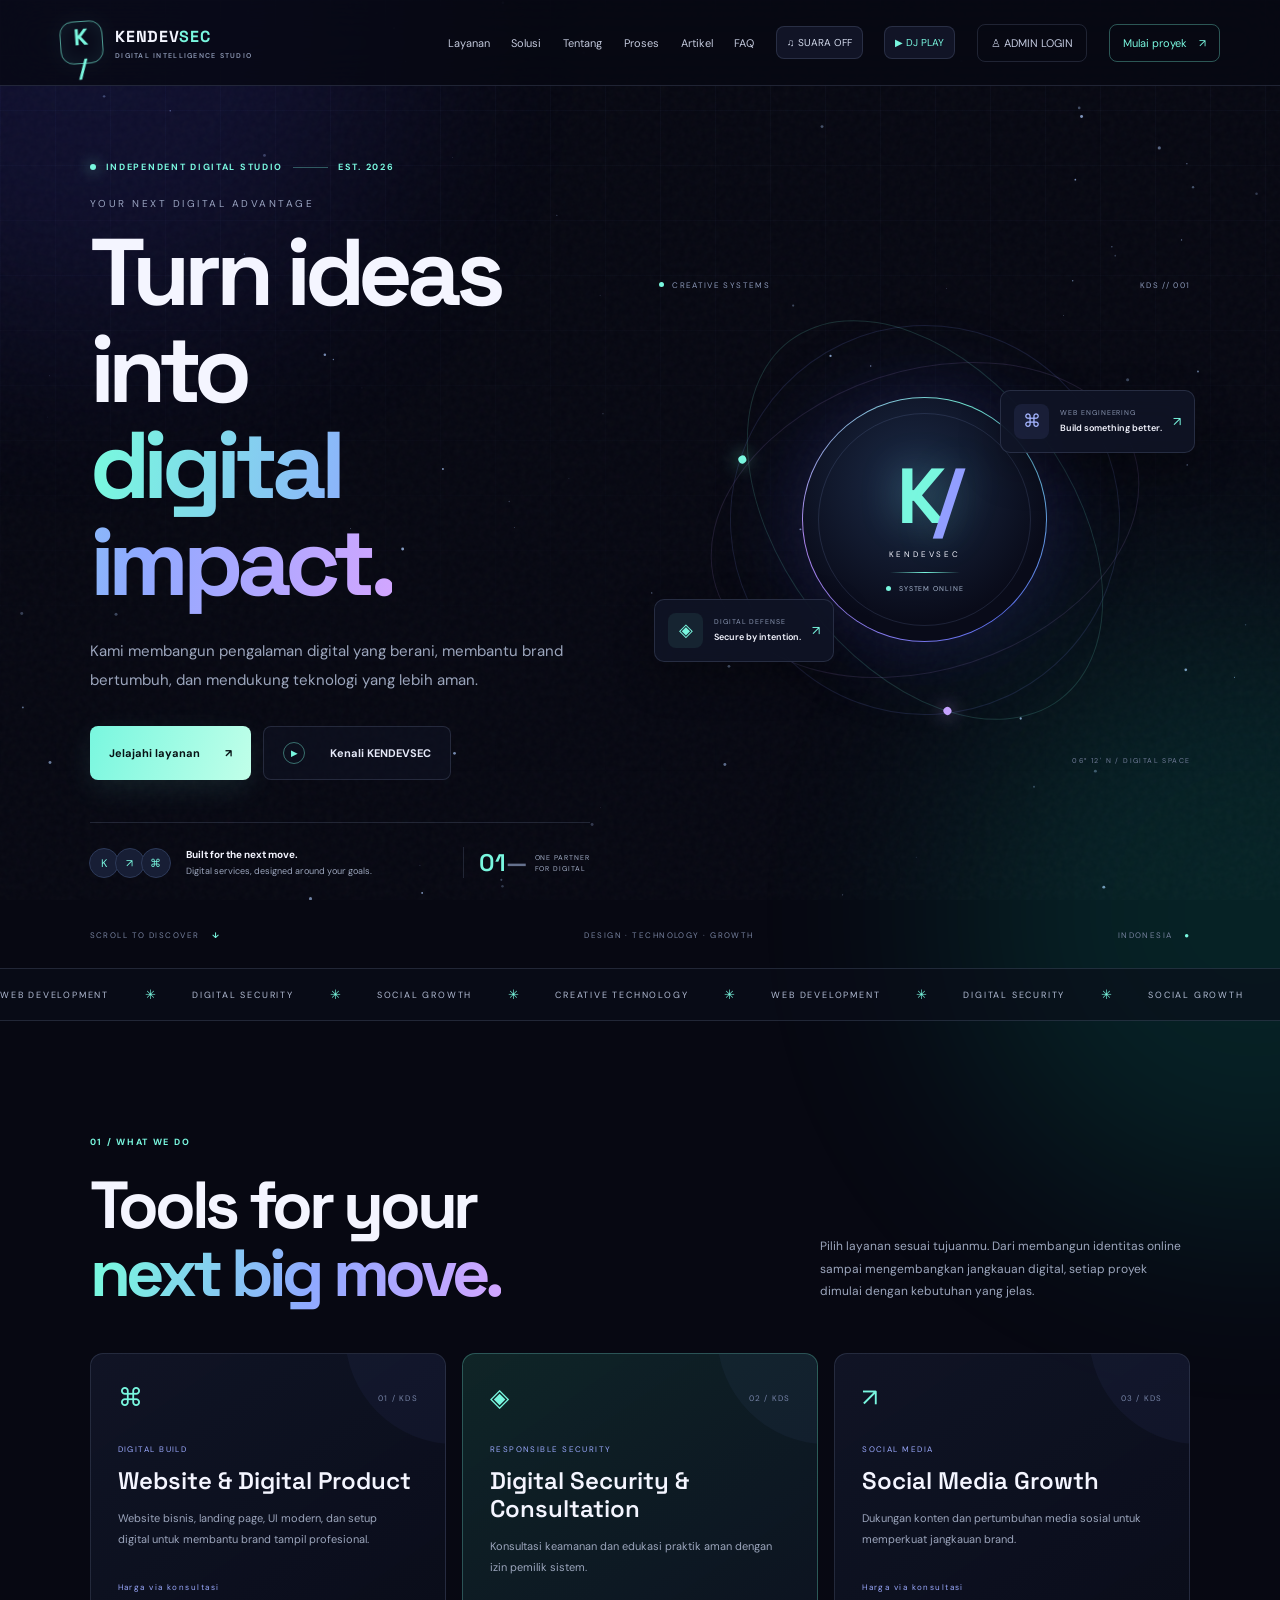
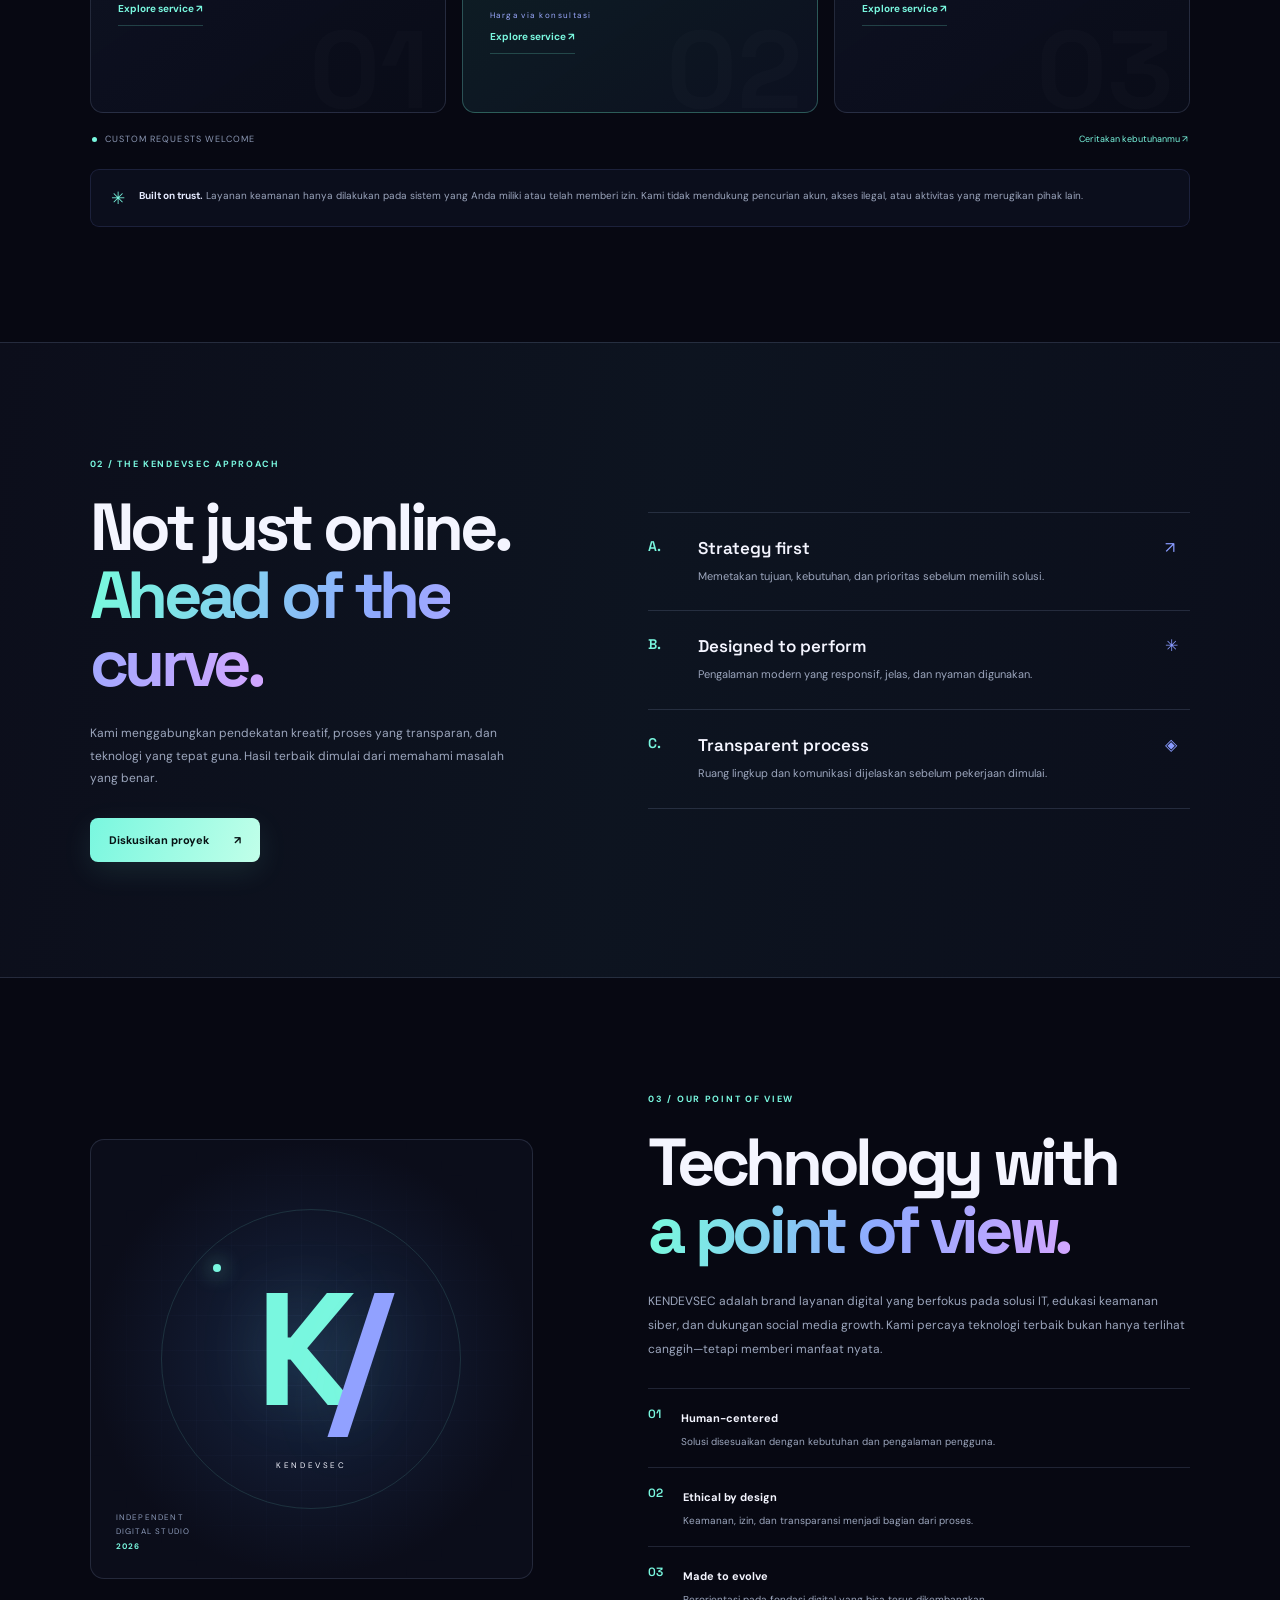
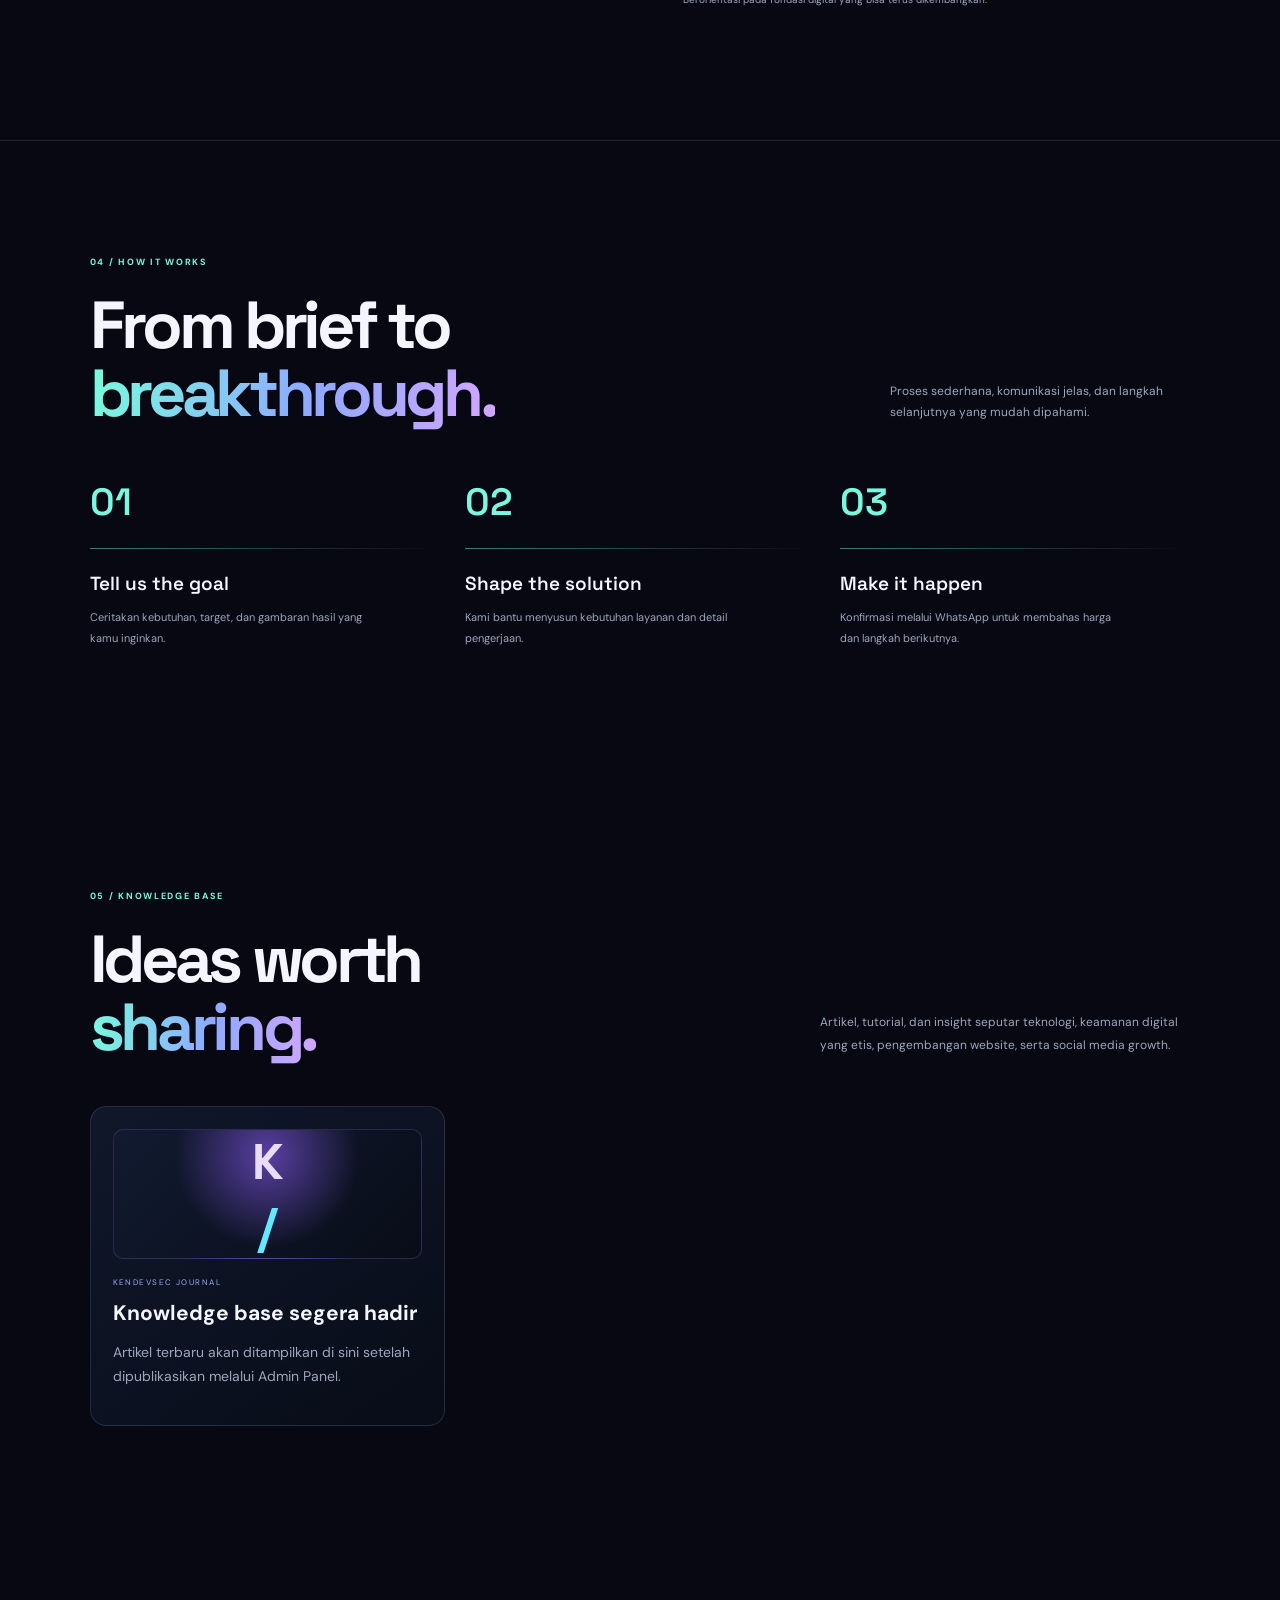
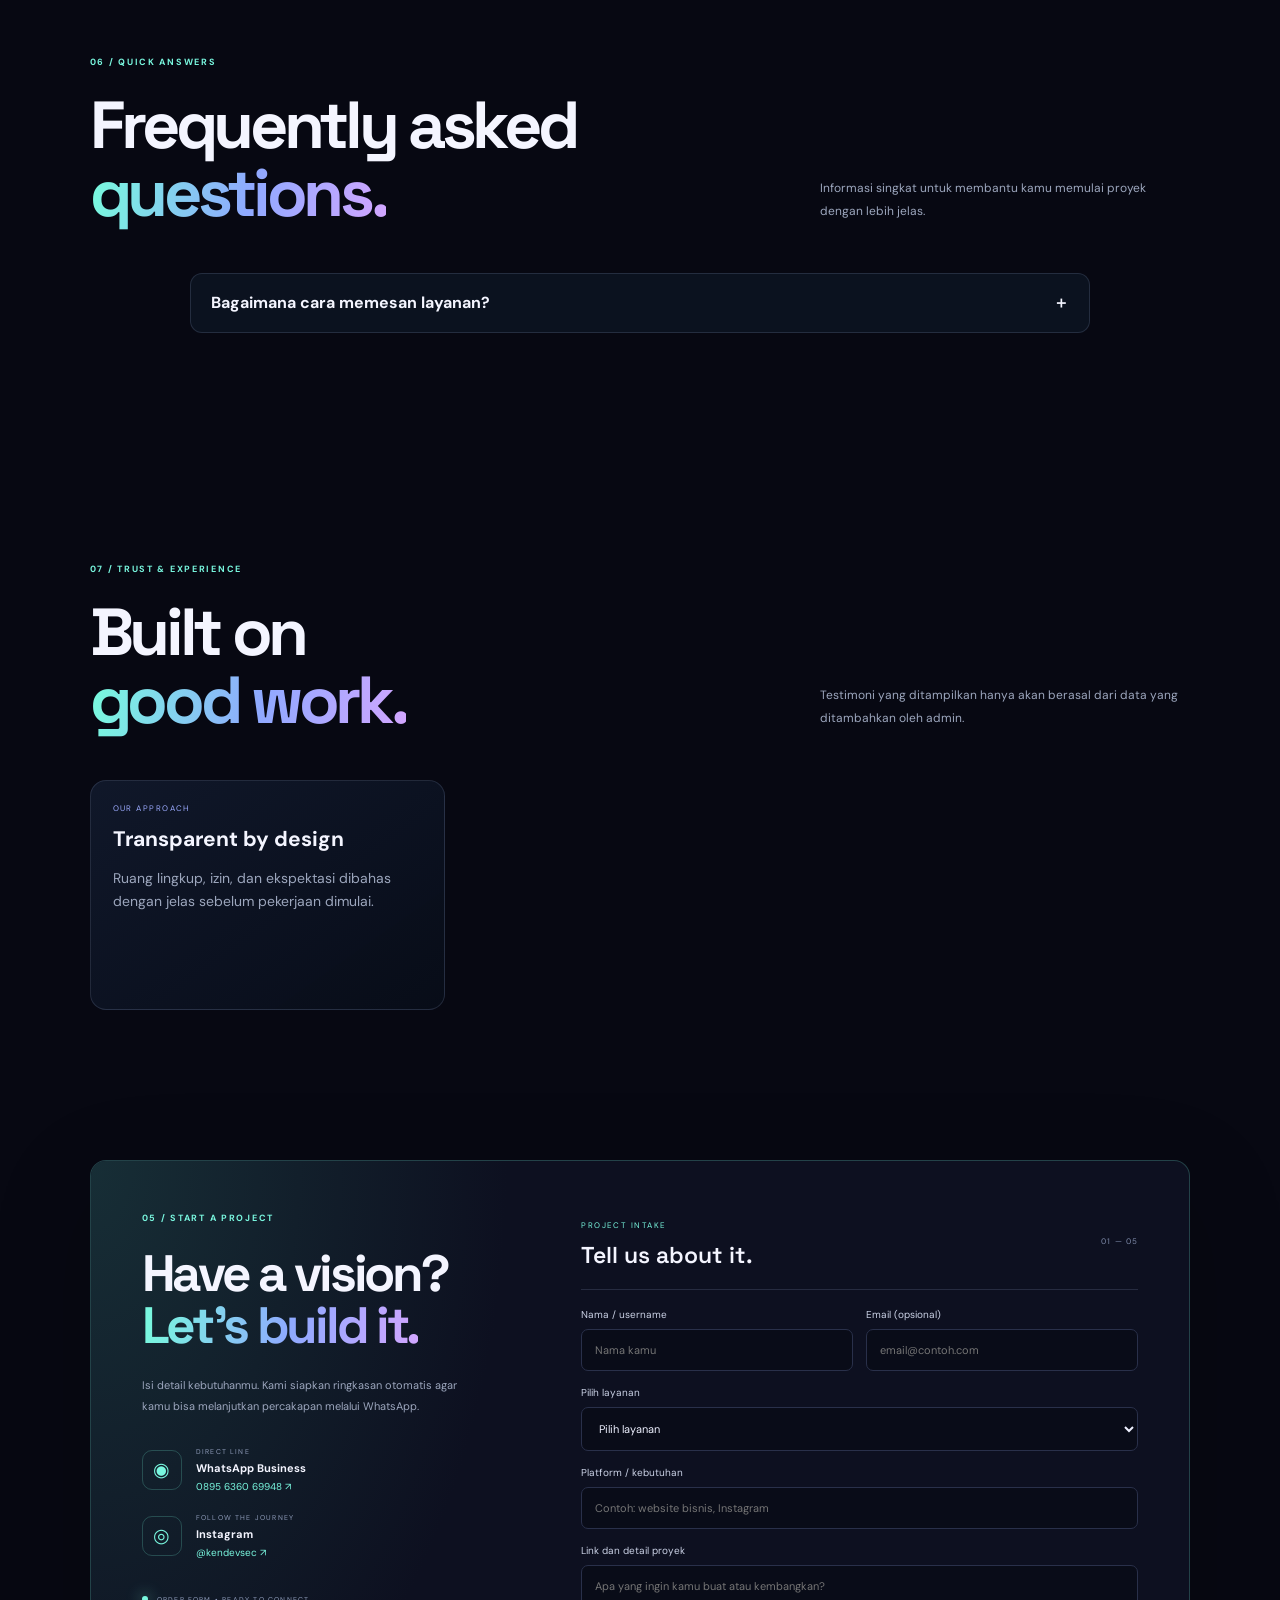
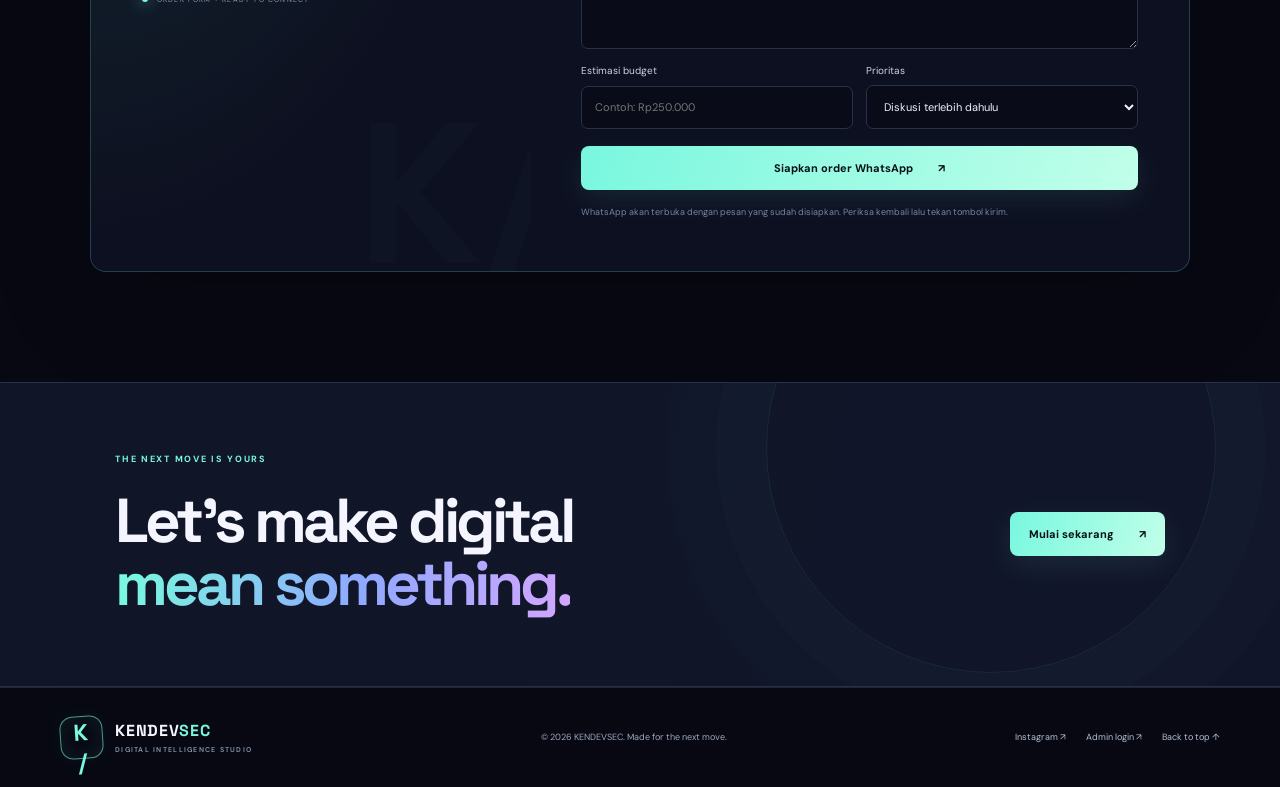
==== index.html @ 4a9b2f08 "Add files via upload" ====
<!doctype html>
<html lang="id">
<head>
<meta charset="utf-8"><meta name="viewport" content="width=device-width,initial-scale=1"><meta name="theme-color" content="#070812">
<meta name="description" content="KENDEVSEC — digital studio untuk layanan IT, solusi keamanan digital, website, dan social media growth.">
<title>KENDEVSEC — The Digital Frontier</title>
<link rel="preconnect" href="https://fonts.googleapis.com"><link rel="preconnect" href="https://fonts.gstatic.com" crossorigin>
<link href="https://fonts.googleapis.com/css2?family=DM+Sans:wght@400;500;600;700&family=Space+Grotesk:wght@400;500;600;700&display=swap" rel="stylesheet"><link rel="stylesheet" href="styles.css">
</head>
<body>
<canvas id="starfield" aria-hidden="true"></canvas><div class="aurora aurora-one"></div><div class="aurora aurora-two"></div><div class="grain"></div>
<header class="topbar"><a class="brand" href="#home" aria-label="KENDEVSEC beranda"><span class="brand-mark">K<span>/</span></span><span class="brand-word">KENDEV<span>SEC</span><small>DIGITAL INTELLIGENCE STUDIO</small></span></a>
<button class="menu-toggle" id="menuToggle" aria-label="Buka menu" aria-expanded="false">☰</button><nav id="nav"><a href="#services">Layanan</a><a href="#solutions">Solusi</a><a href="#about">Tentang</a><a href="#process">Proses</a><a href="#blog">Artikel</a><a href="#faq">FAQ</a><button class="sound-btn" id="soundToggle" type="button">♫ SUARA OFF</button><button class="sound-btn dj-btn" id="djToggle" type="button">▶ DJ PLAY</button><a class="admin-link" href="admin.html">♙ ADMIN LOGIN</a><a class="nav-cta" href="#order">Mulai proyek <span>↗</span></a></nav></header>
<main>
<section class="hero section" id="home"><div class="hero-copy"><div class="eyebrow"><span class="live-dot"></span> INDEPENDENT DIGITAL STUDIO <span class="eyebrow-line"></span> EST. 2026</div><div class="hero-kicker">YOUR NEXT DIGITAL ADVANTAGE</div><h1>Turn ideas into<br><span class="gradient-text">digital impact.</span></h1><p class="hero-lead">Kami membangun pengalaman digital yang berani, membantu brand bertumbuh, dan mendukung teknologi yang lebih aman.</p><div class="hero-actions"><a class="button primary" href="#services">Jelajahi layanan <span>↗</span></a><a class="button ghost" href="#about"><span class="play-circle">▶</span> Kenali KENDEVSEC</a></div><div class="hero-proof"><div class="proof-icon-stack"><i>K</i><i>↗</i><i>⌘</i></div><p><strong>Built for the next move.</strong><span>Digital services, designed around your goals.</span></p><div class="proof-divider"></div><div class="proof-stat"><strong>01<span>—</span></strong><small>ONE PARTNER<br>FOR DIGITAL</small></div></div></div>
<div class="hero-stage"><div class="stage-label label-left"><span class="label-dot"></span> CREATIVE SYSTEMS</div><div class="stage-label label-right">KDS // 001</div><div class="portal-ring ring-a"></div><div class="portal-ring ring-b"></div><div class="portal-ring ring-c"></div><div class="stage-orb"><div class="orb-inner"><div class="orb-logo">K<span>/</span></div><div class="orb-caption">KENDEVSEC</div><div class="orb-line"></div><div class="orb-status"><i></i> SYSTEM ONLINE</div></div></div><div class="floating-panel panel-a"><span class="mini-icon">⌘</span><div><small>WEB ENGINEERING</small><strong>Build something better.</strong></div><span class="panel-arrow">↗</span></div><div class="floating-panel panel-b"><span class="mini-icon green">◈</span><div><small>DIGITAL DEFENSE</small><strong>Secure by intention.</strong></div><span class="panel-arrow">↗</span></div><div class="stage-coordinate">06° 12' N / DIGITAL SPACE</div></div><div class="hero-bottom"><span>SCROLL TO DISCOVER <b>↓</b></span><span>DESIGN · TECHNOLOGY · GROWTH</span><span>INDONESIA <i>●</i></span></div></section>
<section class="ticker" aria-label="Keahlian"><div class="ticker-track"><span>WEB DEVELOPMENT</span><i>✳</i><span>DIGITAL SECURITY</span><i>✳</i><span>SOCIAL GROWTH</span><i>✳</i><span>CREATIVE TECHNOLOGY</span><i>✳</i><span>WEB DEVELOPMENT</span><i>✳</i><span>DIGITAL SECURITY</span><i>✳</i><span>SOCIAL GROWTH</span><i>✳</i><span>CREATIVE TECHNOLOGY</span><i>✳</i></div></section>
<section class="section services-section" id="services"><div class="section-heading"><div><div class="eyebrow">01 / WHAT WE DO</div><h2>Tools for your<br><span class="gradient-text">next big move.</span></h2></div><p class="section-intro">Pilih layanan sesuai tujuanmu. Dari membangun identitas online sampai mengembangkan jangkauan digital, setiap proyek dimulai dengan kebutuhan yang jelas.</p></div><div class="service-grid" id="serviceGrid"><article class="service-card"><div class="card-top"><span class="service-icon">⌘</span><span class="card-index">01 / IT</span></div><div class="tag">DIGITAL BUILD</div><h3>Website &<br>Digital Product</h3><p>Website bisnis, landing page, UI modern, dan setup digital untuk membantu brand tampil profesional.</p><button class="text-link" data-order="Website & Digital Product">Explore service <span>↗</span></button><div class="card-watermark">01</div></article><article class="service-card featured"><div class="card-top"><span class="service-icon">◈</span><span class="card-index">02 / SEC</span></div><div class="tag">RESPONSIBLE SECURITY</div><h3>Digital Security<br>& Consultation</h3><p>Konsultasi keamanan, pemeriksaan dasar, dan edukasi praktik aman dengan izin pemilik sistem.</p><button class="text-link" data-order="Digital Security & Consultation">Explore service <span>↗</span></button><div class="card-watermark">02</div></article><article class="service-card"><div class="card-top"><span class="service-icon">↗</span><span class="card-index">03 / GROW</span></div><div class="tag">SOCIAL MEDIA</div><h3>Social Media<br>Growth</h3><p>Dukungan konten dan pertumbuhan media sosial untuk memperkuat jangkauan serta konsistensi brand.</p><button class="text-link" data-order="Social Media Growth">Explore service <span>↗</span></button><div class="card-watermark">03</div></article></div><div class="service-foot"><span><i></i> CUSTOM REQUESTS WELCOME</span><a href="#order">Ceritakan kebutuhanmu ↗</a></div><div class="note-box"><span>✳</span><p><strong>Built on trust.</strong> Layanan keamanan hanya dilakukan pada sistem yang Anda miliki atau telah memberi izin. Kami tidak mendukung pencurian akun, akses ilegal, atau aktivitas yang merugikan pihak lain.</p></div></section>
<section class="solutions-section" id="solutions"><div class="section solution-layout"><div class="solution-copy"><div class="eyebrow">02 / THE KENDEVSEC APPROACH</div><h2>Not just online.<br><span class="gradient-text">Ahead of the curve.</span></h2><p>Kami menggabungkan pendekatan kreatif, proses yang transparan, dan teknologi yang tepat guna. Hasil terbaik dimulai dari memahami masalah yang benar.</p><a href="#order" class="button primary">Diskusikan proyek <span>↗</span></a></div><div class="solution-list"><article><span class="solution-number">A.</span><div><h3>Strategy first</h3><p>Memetakan tujuan, kebutuhan, dan prioritas sebelum memilih solusi.</p></div><span class="solution-symbol">↗</span></article><article><span class="solution-number">B.</span><div><h3>Designed to perform</h3><p>Pengalaman modern yang responsif, jelas, dan nyaman digunakan.</p></div><span class="solution-symbol">✳</span></article><article><span class="solution-number">C.</span><div><h3>Transparent process</h3><p>Ruang lingkup dan komunikasi dijelaskan sebelum pekerjaan dimulai.</p></div><span class="solution-symbol">◈</span></article></div></div></section>
<section class="section about-section" id="about"><div class="about-visual"><div class="about-grid"></div><div class="about-emblem"><span>K<span>/</span></span><small>KENDEVSEC</small></div><div class="about-stamp">INDEPENDENT<br>DIGITAL STUDIO<br><b>2026</b></div><div class="about-orbit"></div></div><div class="about-copy"><div class="eyebrow">03 / OUR POINT OF VIEW</div><h2>Technology with<br><span class="gradient-text">a point of view.</span></h2><p>KENDEVSEC adalah brand layanan digital yang berfokus pada solusi IT, edukasi keamanan siber, dan dukungan social media growth. Kami percaya teknologi terbaik bukan hanya terlihat canggih—tetapi memberi manfaat nyata.</p><div class="values"><div><span>01</span><div><strong>Human-centered</strong><p>Solusi disesuaikan dengan kebutuhan dan pengalaman pengguna.</p></div></div><div><span>02</span><div><strong>Ethical by design</strong><p>Keamanan, izin, dan transparansi menjadi bagian dari proses.</p></div></div><div><span>03</span><div><strong>Made to evolve</strong><p>Berorientasi pada fondasi digital yang bisa terus dikembangkan.</p></div></div></div></div></section>
<section class="section process-section" id="process"><div class="process-head"><div><div class="eyebrow">04 / HOW IT WORKS</div><h2>From brief to<br><span class="gradient-text">breakthrough.</span></h2></div><p>Proses sederhana, komunikasi jelas, dan langkah selanjutnya yang mudah dipahami.</p></div><div class="process-grid"><article><div class="process-number">01</div><div class="process-line"></div><h3>Tell us the goal</h3><p>Ceritakan kebutuhan, target, dan gambaran hasil yang kamu inginkan.</p></article><article><div class="process-number">02</div><div class="process-line"></div><h3>Shape the solution</h3><p>Kami bantu menyusun kebutuhan layanan dan detail pengerjaan.</p></article><article><div class="process-number">03</div><div class="process-line"></div><h3>Make it happen</h3><p>Konfirmasi melalui WhatsApp untuk membahas harga dan langkah berikutnya.</p></article></div></section>
<section class="section blog-section" id="blog"><div class="section-heading"><div><div class="eyebrow">05 / KNOWLEDGE BASE</div><h2>Ideas worth<br><span class="gradient-text">sharing.</span></h2></div><p class="section-intro">Artikel, tutorial, dan insight seputar teknologi, keamanan digital yang etis, pengembangan website, serta social media growth.</p></div><div class="content-grid" id="articleGrid"><article class="content-card"><div class="content-cover">K<span>/</span></div><div class="tag">KENDEVSEC JOURNAL</div><h3>Knowledge base segera hadir</h3><p>Artikel terbaru akan ditampilkan di sini setelah dipublikasikan melalui Admin Panel.</p></article></div><p class="section-intro content-empty hidden" id="articleEmpty">Belum ada artikel yang dipublikasikan.</p></section>
<section class="section faq-section" id="faq"><div class="section-heading"><div><div class="eyebrow">06 / QUICK ANSWERS</div><h2>Frequently asked<br><span class="gradient-text">questions.</span></h2></div><p class="section-intro">Informasi singkat untuk membantu kamu memulai proyek dengan lebih jelas.</p></div><div class="faq-list" id="faqList"><details><summary>Bagaimana cara memesan layanan?<span>＋</span></summary><p>Pilih layanan, isi formulir order, lalu lanjutkan melalui WhatsApp.</p></details></div></section>
<section class="section testimonial-section" id="testimonials"><div class="section-heading"><div><div class="eyebrow">07 / TRUST & EXPERIENCE</div><h2>Built on<br><span class="gradient-text">good work.</span></h2></div><p class="section-intro">Testimoni yang ditampilkan hanya akan berasal dari data yang ditambahkan oleh admin.</p></div><div class="content-grid" id="testimonialGrid"><article class="content-card"><div class="tag">OUR APPROACH</div><h3>Transparent by design</h3><p>Ruang lingkup, izin, dan ekspektasi dibahas dengan jelas sebelum pekerjaan dimulai.</p></article></div></section>
<section class="section order-section" id="order"><div class="order-shell"><div class="order-aside"><div class="eyebrow">05 / START A PROJECT</div><h2>Have a vision?<br><span class="gradient-text">Let's build it.</span></h2><p>Isi detail kebutuhanmu. Kami siapkan ringkasan otomatis agar kamu bisa melanjutkan percakapan melalui WhatsApp.</p><div class="contact-card"><span class="contact-icon">◉</span><div><small>DIRECT LINE</small><strong>WhatsApp Business</strong><a href="https://wa.me/62895636069948" target="_blank" rel="noopener">0895 6360 69948 ↗</a></div></div><div class="contact-card"><span class="contact-icon">◎</span><div><small>FOLLOW THE JOURNEY</small><strong>Instagram</strong><a href="https://instagram.com/kendevsec" target="_blank" rel="noopener">@kendevsec ↗</a></div></div><div class="response-note"><span class="live-dot"></span> ORDER FORM • READY TO CONNECT</div></div><form id="orderForm" class="order-form"><div class="form-title"><div><small>PROJECT INTAKE</small><h3>Tell us about it.</h3></div><span>01 — 05</span></div><div class="form-row"><label>Nama / username<input name="name" required maxlength="80" placeholder="Nama kamu"></label><label>Email (opsional)<input type="email" name="email" maxlength="120" placeholder="email@contoh.com"></label></div><label>Pilih layanan<select name="service" id="orderService" required><option value="">Pilih layanan</option><option>Website & Digital Product</option><option>Digital Security & Consultation</option><option>Social Media Growth</option></select></label><label>Platform / kebutuhan<input name="platform" required maxlength="120" placeholder="Contoh: website bisnis, Instagram"></label><label>Link dan detail proyek<textarea name="details" required rows="4" maxlength="700" placeholder="Apa yang ingin kamu buat atau kembangkan?"></textarea></label><div class="form-row"><label>Estimasi budget<input name="budget" maxlength="60" placeholder="Contoh: Rp250.000"></label><label>Prioritas<select name="priority"><option>Diskusi terlebih dahulu</option><option>Secepatnya</option><option>Dalam 1 minggu</option><option>Dalam 1 bulan</option></select></label></div><button class="button primary submit-button" type="submit">Siapkan order WhatsApp <span>↗</span></button><small class="form-disclaimer">WhatsApp akan terbuka dengan pesan yang sudah disiapkan. Periksa kembali lalu tekan tombol kirim.</small></form></div></section>
<section class="final-cta"><div><div class="eyebrow">THE NEXT MOVE IS YOURS</div><h2>Let's make digital<br><span class="gradient-text">mean something.</span></h2></div><a href="#order" class="button primary">Mulai sekarang <span>↗</span></a><div class="cta-orbit"></div></section>
</main><footer><a class="brand" href="#home"><span class="brand-mark">K<span>/</span></span><span class="brand-word">KENDEV<span>SEC</span><small>DIGITAL INTELLIGENCE STUDIO</small></span></a><p>© <span id="year"></span> KENDEVSEC. Made for the next move.</p><div class="footer-links"><a href="https://instagram.com/kendevsec" target="_blank" rel="noopener">Instagram ↗</a><a href="admin.html">Admin login ↗</a><a href="#home">Back to top ↑</a></div></footer>
<audio id="djAudio" preload="metadata" loop playsinline><source src="assets/dj-intro.mp3" type="audio/mpeg"></audio><div class="toast" id="toast" role="status" aria-live="polite"></div><script type="module" src="app.js"></script></body></html>
---- styles.css ----
:root{--bg:#070812;--panel:#0d1020;--panel2:#12182a;--text:#f4f5ff;--muted:#9ca6bd;--line:rgba(166,183,230,.16);--cyan:#79f7df;--blue:#8198ff;--violet:#c5a2ff;--font:'DM Sans',sans-serif;--display:'Space Grotesk',sans-serif}*{box-sizing:border-box}html{scroll-behavior:smooth;scroll-padding-top:95px}body{margin:0;background:var(--bg);color:var(--text);font-family:var(--font);overflow-x:hidden}body:before{content:"";position:fixed;inset:0;pointer-events:none;z-index:-3;background-image:linear-gradient(rgba(132,151,211,.045) 1px,transparent 1px),linear-gradient(90deg,rgba(132,151,211,.045) 1px,transparent 1px);background-size:55px 55px;mask-image:linear-gradient(to bottom,#000,transparent 90%)}#starfield{position:fixed;inset:0;width:100%;height:100%;z-index:-2;pointer-events:none}.aurora{position:fixed;width:48vw;height:48vw;min-width:360px;min-height:360px;filter:blur(110px);opacity:.12;pointer-events:none;z-index:-2;border-radius:50%;animation:auroraDrift 18s ease-in-out infinite alternate}.aurora-one{background:#514aff;top:-22vw;left:-17vw}.aurora-two{background:#00dcb5;right:-22vw;bottom:-25vw;animation-delay:-8s}.grain{position:fixed;inset:0;z-index:-1;pointer-events:none;opacity:.045;background-image:url("data:image/svg+xml,%3Csvg viewBox='0 0 180 180' xmlns='http://www.w3.org/2000/svg'%3E%3Cfilter id='n'%3E%3CfeTurbulence type='fractalNoise' baseFrequency='.85' numOctaves='3' stitchTiles='stitch'/%3E%3C/filter%3E%3Crect width='100%25' height='100%25' filter='url(%23n)' opacity='.7'/%3E%3C/svg%3E")}@keyframes auroraDrift{to{transform:translate(7vw,5vw) scale(1.15)}}a{color:inherit;text-decoration:none}button,input,textarea,select{font:inherit}.topbar{height:86px;display:flex;align-items:center;justify-content:space-between;padding:0 max(4.7vw,22px);border-bottom:1px solid var(--line);background:rgba(7,8,18,.78);backdrop-filter:blur(22px);position:sticky;top:0;z-index:20}.brand{display:flex;align-items:center;gap:12px;font-family:var(--display);font-weight:700;letter-spacing:.045em;font-size:16px;flex-shrink:0}.brand-mark{width:43px;height:43px;display:grid;place-items:center;border:1px solid #79f7df9c;border-radius:13px;color:var(--cyan);font-size:23px;box-shadow:inset 0 0 22px #79f7df16,0 0 22px #79f7df0c;transform:rotate(-4deg)}.brand-mark span,.brand-word>span{color:var(--cyan)}.brand-word small{display:block;color:#8b96b2;font:600 7px var(--font);letter-spacing:.18em;margin-top:4px}.topbar nav{display:flex;align-items:center;gap:clamp(12px,1.7vw,25px);font-size:11px;color:#c3c9dc}.topbar nav>a:not(.nav-cta):not(.admin-link):hover,.footer-links a:hover{color:var(--cyan)}.nav-cta,.admin-link{padding:11px 13px;border:1px solid #79f7df55;border-radius:8px;color:var(--cyan);white-space:nowrap}.nav-cta span{margin-left:9px}.admin-link{border-color:var(--line);color:#c4cbe0}.sound-btn,.menu-toggle{border:1px solid var(--line);border-radius:8px;padding:9px 10px;background:#111426;color:#d3daec;cursor:pointer;font-size:10px;white-space:nowrap}.dj-btn{color:var(--cyan)}.menu-toggle{display:none}.section{padding:115px max(7vw,24px);max-width:1600px;margin:auto}.hero{min-height:790px;display:grid;grid-template-columns:1fr 1fr;align-items:center;gap:3vw;position:relative;padding-top:75px;padding-bottom:90px}.hero-copy{position:relative;z-index:3}.eyebrow{font-size:9px;letter-spacing:.19em;font-weight:700;color:var(--cyan);display:flex;align-items:center;gap:10px;margin-bottom:24px}.live-dot{width:6px;height:6px;border-radius:50%;background:var(--cyan);box-shadow:0 0 15px var(--cyan);animation:blink 1.7s infinite}.eyebrow-line{height:1px;width:35px;background:#79f7df55}.hero-kicker{font-size:10px;letter-spacing:.25em;color:#9aa4c1;margin-bottom:15px}.hero h1,h2{font-family:var(--display);letter-spacing:-.065em;line-height:1.02}.hero h1{font-size:clamp(54px,7.4vw,105px);margin:0 0 26px}.gradient-text{background:linear-gradient(100deg,#79f7df 4%,#8fa9ff 54%,#d3a6ff 100%);-webkit-background-clip:text;background-clip:text;color:transparent}.hero-lead{color:var(--muted);font-size:15px;line-height:1.9;max-width:490px}.hero-actions{display:flex;gap:12px;flex-wrap:wrap;margin:32px 0 42px}.button{display:inline-flex;align-items:center;justify-content:center;gap:25px;border:0;border-radius:8px;padding:15px 19px;font-weight:700;font-size:11px;cursor:pointer;transition:transform .25s,box-shadow .25s,border-color .25s}.button:hover{transform:translateY(-3px)}.primary{color:#071214;background:linear-gradient(110deg,var(--cyan),#c1ffe9);box-shadow:0 9px 30px #79f7df19}.primary:hover{box-shadow:0 12px 38px #79f7df38}.ghost{border:1px solid var(--line);background:#11142680;color:#e5e9f8}.play-circle{display:grid;place-items:center;width:22px;height:22px;border:1px solid #79f7df6b;border-radius:50%;font-size:8px;color:var(--cyan)}.hero-proof{display:flex;align-items:center;gap:15px;padding-top:24px;border-top:1px solid var(--line);max-width:500px}.proof-icon-stack{display:flex;padding-left:3px}.proof-icon-stack i{font-style:normal;width:30px;height:30px;border-radius:50%;display:grid;place-items:center;margin-left:-4px;background:#171e35;border:1px solid #2d3a59;color:var(--cyan);font-size:11px}.hero-proof p{display:flex;flex-direction:column;gap:4px;margin:0}.hero-proof p strong{font-size:10px}.hero-proof p span{font-size:9px;color:var(--muted)}.proof-divider{height:31px;width:1px;background:var(--line);margin-left:auto}.proof-stat{display:flex;align-items:center;gap:8px}.proof-stat strong{font:600 24px var(--display);color:var(--cyan)}.proof-stat strong span{color:#65718d}.proof-stat small{font-size:7px;letter-spacing:.13em;color:#a3aec7;line-height:1.6}.hero-stage{height:520px;position:relative;display:grid;place-items:center;isolation:isolate}.hero-stage:before{content:"";position:absolute;width:75%;height:75%;border-radius:50%;background:radial-gradient(circle,#423f9e2b 0%,#162a4920 45%,transparent 70%);filter:blur(18px)}.stage-label{position:absolute;top:20px;font-size:8px;letter-spacing:.17em;color:#8b98b8}.label-left{left:0;display:flex;align-items:center;gap:8px}.label-dot{width:5px;height:5px;background:var(--cyan);border-radius:50%}.label-right{right:0}.portal-ring{position:absolute;border:1px solid #8295ff24;border-radius:50%;transform:rotate(-25deg);width:390px;height:390px}.ring-a{animation:orbitA 22s linear infinite}.ring-a:before,.ring-b:after{content:"";position:absolute;width:8px;height:8px;border-radius:50%;background:var(--cyan);box-shadow:0 0 18px var(--cyan);top:15%;left:13%}.ring-b{width:450px;height:290px;border-color:#79f7df28;transform:rotate(53deg);animation:orbitB 28s linear infinite}.ring-b:after{top:auto;left:auto;right:12%;bottom:15%;background:var(--violet);box-shadow:0 0 18px var(--violet)}.ring-c{width:300px;height:440px;border-color:#c5a2ff20;transform:rotate(72deg);animation:orbitA 32s linear infinite reverse}.stage-orb{width:245px;height:245px;border-radius:50%;padding:1px;background:conic-gradient(from 20deg,#79f7df,#6377ff,#bd8fff,#79f7df);box-shadow:0 0 65px #6c7aff1c,0 0 130px #6e4fff10;animation:orbFloat 6s ease-in-out infinite}.orb-inner{height:100%;width:100%;border-radius:50%;background:radial-gradient(circle at 45% 35%,#1c2b47,#090b19 68%);display:flex;flex-direction:column;align-items:center;justify-content:center;position:relative;overflow:hidden}.orb-inner:before{content:"";position:absolute;inset:15px;border:1px solid #a8b7ff22;border-radius:50%}.orb-logo{font:700 78px var(--display);letter-spacing:-.15em;color:var(--cyan);text-shadow:0 0 40px #79f7df44;z-index:1}.orb-logo span{color:#929eff}.orb-caption{font-size:8px;letter-spacing:.35em;margin:3px 0 13px;z-index:1}.orb-line{height:1px;width:70px;background:linear-gradient(90deg,transparent,var(--cyan),transparent);margin-bottom:11px}.orb-status{font-size:7px;letter-spacing:.13em;color:#a8b7d0}.orb-status i{display:inline-block;width:5px;height:5px;border-radius:50%;background:var(--cyan);margin-right:5px}.floating-panel{position:absolute;z-index:2;display:flex;align-items:center;gap:11px;padding:13px;background:#101426d9;border:1px solid #a6b7e629;border-radius:10px;backdrop-filter:blur(14px);box-shadow:0 16px 40px #0004;animation:panelFloat 5s ease-in-out infinite}.floating-panel>div{display:flex;flex-direction:column;gap:5px}.mini-icon{display:grid;place-items:center;width:35px;height:35px;border-radius:8px;background:#8298ff17;color:#a5b5ff;font-size:18px}.mini-icon.green{color:var(--cyan);background:#79f7df13}.floating-panel small{font-size:7px;letter-spacing:.13em;color:#8995b1}.floating-panel strong{font-size:9px;font-weight:600}.panel-arrow{color:var(--cyan);font-size:13px}.panel-a{top:130px;right:-5px}.panel-b{bottom:118px;left:-5px;animation-delay:-2s}.stage-coordinate{position:absolute;bottom:15px;right:0;color:#727d9a;font-size:7px;letter-spacing:.2em}.hero-bottom{position:absolute;bottom:28px;left:7vw;right:7vw;display:flex;justify-content:space-between;color:#77829f;font-size:8px;letter-spacing:.18em}.hero-bottom b{color:var(--cyan);margin-left:9px}.hero-bottom i{font-style:normal;color:var(--cyan);margin-left:8px}@keyframes orbitA{to{transform:rotate(335deg)}}@keyframes orbitB{to{transform:rotate(413deg)}}@keyframes orbFloat{50%{transform:translateY(-12px) scale(1.025)}}@keyframes panelFloat{50%{transform:translateY(-7px)}}@keyframes blink{50%{opacity:.3}}.ticker{overflow:hidden;border-block:1px solid var(--line);background:#0b0e1a9c;padding:17px 0}.ticker-track{display:flex;align-items:center;justify-content:space-around;gap:36px;min-width:900px;animation:ticker 35s linear infinite}.ticker span{font-size:9px;letter-spacing:.2em;color:#b3bdd5;white-space:nowrap}.ticker i{font-style:normal;color:var(--cyan);font-size:13px}@keyframes ticker{to{transform:translateX(-18%)}}.section-heading{display:flex;align-items:end;justify-content:space-between;gap:40px;margin-bottom:45px}.section-heading h2,.solution-copy h2,.about-copy h2,.process-head h2,.order-aside h2,.final-cta h2{font-size:clamp(39px,5.2vw,70px);margin:0}.section-intro{max-width:370px;color:var(--muted);font-size:12px;line-height:1.9;margin-bottom:5px}.service-grid{display:grid;grid-template-columns:repeat(3,1fr);gap:16px}.service-card{position:relative;min-height:360px;padding:27px;border:1px solid var(--line);border-radius:13px;background:linear-gradient(145deg,#121629d9,#0a0d19e8);overflow:hidden;transition:transform .3s,border-color .3s,background .3s}.service-card:before{content:"";position:absolute;width:220px;height:220px;right:-120px;top:-130px;border-radius:50%;background:#7a8cff0c;transition:transform .5s}.service-card:hover{transform:translateY(-8px);border-color:#79f7df66;background:linear-gradient(145deg,#151c32,#0a0d19)}.service-card:hover:before{transform:scale(1.5)}.service-card.featured{border-color:#79f7df47;background:linear-gradient(145deg,#112a2bd9,#0c1020)}.card-top{display:flex;align-items:center;justify-content:space-between;margin-bottom:30px}.service-icon{font-size:25px;color:var(--cyan)}.card-index{font-size:8px;letter-spacing:.15em;color:#7683a4}.tag{font-size:8px;letter-spacing:.18em;color:#9baaff}.service-card h3{font:600 24px/1.17 var(--display);margin:13px 0}.service-card p{font-size:11px;line-height:1.9;color:var(--muted);max-width:290px;min-height:63px}.text-link{display:flex;align-items:center;gap:20px;background:none;border:0;border-bottom:1px solid #79f7df36;padding:10px 0;color:var(--cyan);cursor:pointer;font-size:10px;font-weight:700;position:relative;z-index:1}.text-link span{font-size:15px}.card-watermark{position:absolute;bottom:-28px;right:15px;font:700 110px var(--display);color:#ffffff04;pointer-events:none}.service-foot{display:flex;justify-content:space-between;align-items:center;margin:20px 2px 0;font-size:9px;letter-spacing:.12em;color:#8b97b3}.service-foot span{display:flex;align-items:center;gap:8px}.service-foot i{width:5px;height:5px;background:var(--cyan);border-radius:50%}.service-foot a{color:var(--cyan);letter-spacing:0}.note-box{display:flex;gap:14px;padding:17px 20px;margin-top:24px;border:1px solid #8198ff24;border-radius:9px;background:#10142680;color:var(--cyan)}.note-box>span{font-size:17px}.note-box p{font-size:10px;line-height:1.8;color:var(--muted);margin:0}.note-box strong{color:#e5eaff}.solutions-section{border-block:1px solid var(--line);background:linear-gradient(100deg,#0c0e1b,#0d1420 50%,#0b0e1b)}.solution-layout{display:grid;grid-template-columns:.9fr 1.1fr;gap:9vw;align-items:center}.solution-copy>p{max-width:430px;color:var(--muted);font-size:12px;line-height:1.9;margin:24px 0 28px}.solution-list article{display:grid;grid-template-columns:35px 1fr 25px;gap:15px;align-items:start;padding:24px 0;border-bottom:1px solid var(--line)}.solution-list article:first-child{border-top:1px solid var(--line)}.solution-number{font:600 14px var(--display);color:var(--cyan)}.solution-list h3{font:600 17px var(--display);margin:0 0 8px}.solution-list p{font-size:11px;line-height:1.8;color:var(--muted);margin:0;max-width:390px}.solution-symbol{font-size:16px;color:#899bff}.about-section{display:grid;grid-template-columns:.9fr 1.1fr;gap:9vw;align-items:center}.about-visual{height:440px;position:relative;overflow:hidden;border:1px solid var(--line);border-radius:14px;background:radial-gradient(ellipse at center,#172441 0%,#0b0d1a 70%)}.about-grid{position:absolute;inset:0;background-image:linear-gradient(#9baeff0b 1px,transparent 1px),linear-gradient(90deg,#9baeff0b 1px,transparent 1px);background-size:35px 35px;mask-image:radial-gradient(ellipse,#000,transparent 80%)}.about-emblem{position:absolute;inset:0;display:flex;flex-direction:column;align-items:center;justify-content:center}.about-emblem>span{font:700 160px var(--display);letter-spacing:-.16em;color:var(--cyan);text-shadow:0 0 70px #79f7df22}.about-emblem>span span{color:#91a1ff}.about-emblem small{font-size:8px;letter-spacing:.32em;margin-top:8px}.about-stamp{position:absolute;bottom:25px;left:25px;font-size:8px;line-height:1.8;letter-spacing:.15em;color:#8c9ab9}.about-stamp b{color:var(--cyan)}.about-orbit{position:absolute;width:300px;height:300px;border:1px solid #79f7df21;border-radius:50%;left:50%;top:50%;transform:translate(-50%,-50%);animation:orbitA 35s linear infinite}.about-orbit:after{content:"";position:absolute;width:8px;height:8px;top:18%;left:17%;background:var(--cyan);border-radius:50%;box-shadow:0 0 20px var(--cyan)}.about-copy>p{color:var(--muted);line-height:2;font-size:12px;margin:24px 0 27px}.values>div{display:flex;gap:20px;padding:17px 0;border-top:1px solid var(--line)}.values>div>span{font:600 12px var(--display);color:var(--cyan)}.values strong{font-size:11px}.values p{font-size:10px;line-height:1.7;color:var(--muted);margin:6px 0 0}.process-section{border-top:1px solid var(--line)}.process-head{display:flex;align-items:end;justify-content:space-between;gap:30px}.process-head>p{max-width:300px;font-size:12px;line-height:1.8;color:var(--muted);margin-bottom:4px}.process-grid{display:grid;grid-template-columns:repeat(3,1fr);gap:25px;margin-top:50px}.process-grid article{position:relative}.process-number{font:600 38px var(--display);color:var(--cyan)}.process-line{height:1px;background:linear-gradient(90deg,#79f7df7d,transparent);margin:22px 0}.process-grid h3{font:600 19px var(--display);margin:0 0 10px}.process-grid p{max-width:290px;font-size:11px;line-height:1.9;color:var(--muted)}.order-section{padding-top:35px;padding-bottom:110px}.order-shell{display:grid;grid-template-columns:.8fr 1.2fr;border:1px solid #79f7df36;border-radius:16px;overflow:hidden;background:#0d1020;box-shadow:0 30px 100px #0003}.order-aside{padding:clamp(26px,4vw,55px);background:radial-gradient(ellipse at 0 0,#172e36,#0d1020 67%);position:relative;overflow:hidden}.order-aside:after{content:"K/";position:absolute;right:-30px;bottom:-50px;font:700 200px var(--display);color:#79f7df05;pointer-events:none}.order-aside h2{font-size:clamp(38px,4vw,58px)}.order-aside>p{font-size:11px;line-height:1.9;color:var(--muted);margin:23px 0 30px;max-width:330px}.contact-card{display:flex;align-items:center;gap:14px;margin-top:20px}.contact-icon{display:grid;place-items:center;width:40px;height:40px;border:1px solid #79f7df36;border-radius:10px;color:var(--cyan);font-size:19px}.contact-card>div{display:flex;flex-direction:column;gap:5px}.contact-card small{font-size:7px;letter-spacing:.17em;color:#8e9bb8}.contact-card strong{font-size:11px}.contact-card a{font-size:10px;color:var(--cyan)}.response-note{display:flex;align-items:center;gap:9px;margin-top:36px;font-size:7px;letter-spacing:.17em;color:#8e9bb8}.order-form{padding:clamp(25px,4vw,52px);display:grid;gap:15px}.form-title{display:flex;align-items:center;justify-content:space-between;padding-bottom:19px;border-bottom:1px solid var(--line);margin-bottom:3px}.form-title small{font-size:8px;letter-spacing:.18em;color:var(--cyan)}.form-title h3{font:600 23px var(--display);margin:7px 0 0}.form-title>span{font-size:8px;color:#7e8aa9;letter-spacing:.14em}.order-form label{display:grid;gap:8px;font-size:10px;color:#cbd2e6}.form-row{display:grid;grid-template-columns:1fr 1fr;gap:13px}.order-form input,.order-form textarea,.order-form select{width:100%;min-width:0;border:1px solid #29304a;background:#090c18;color:#eef1ff;border-radius:7px;padding:13px;outline:none;font-size:11px;resize:vertical}.order-form input:focus,.order-form textarea:focus,.order-form select:focus{border-color:var(--cyan);box-shadow:0 0 0 3px #79f7df10}.order-form select option{background:#0d1020}.submit-button{width:100%;margin-top:2px}.form-disclaimer{font-size:9px;color:#7884a1;line-height:1.7}.final-cta{position:relative;overflow:hidden;display:flex;align-items:center;justify-content:space-between;gap:30px;padding:70px max(9vw,25px);border-block:1px solid var(--line);background:linear-gradient(105deg,#101627,#11152a)}.final-cta h2{font-size:clamp(36px,5vw,62px);position:relative;z-index:1}.final-cta .eyebrow{position:relative;z-index:1}.final-cta .button{position:relative;z-index:1;flex-shrink:0}.cta-orbit{position:absolute;width:450px;height:450px;border:1px solid #79f7df15;border-radius:50%;right:5%;top:-160px;box-shadow:0 0 0 50px #79f7df03,0 0 0 100px #79f7df02}footer{border-top:1px solid var(--line);padding:28px max(4.7vw,22px);display:flex;justify-content:space-between;align-items:center;gap:20px}footer p{font-size:9px;color:var(--muted);margin:0}.footer-links{display:flex;gap:20px;font-size:9px;color:#b4bfd7}.footer-links a:hover{color:var(--cyan)}.toast{position:fixed;bottom:22px;left:50%;transform:translate(-50%,20px);opacity:0;pointer-events:none;background:#dffff7;color:#071414;padding:12px 18px;border-radius:9px;font-size:11px;z-index:50;transition:.3s;box-shadow:0 10px 35px #0004;max-width:90vw;text-align:center}.toast.show{opacity:1;transform:translate(-50%,0)}.maintenance{position:fixed;inset:0;background:#070812;z-index:100;display:grid;place-items:center;text-align:center;padding:25px}.maintenance h1{font-size:40px}.maintenance p{color:var(--muted);max-width:500px;line-height:1.8}.hidden{display:none!important}@media(max-width:1100px){.topbar{padding:0 22px}.topbar nav{gap:10px}.topbar nav>a:not(.nav-cta):not(.admin-link){display:none}.hero{gap:0}.hero-stage{transform:scale(.9)}.section{padding:90px 5vw}}@media(max-width:820px){.topbar{height:75px}.menu-toggle{display:block}.topbar nav{display:none;position:absolute;top:74px;left:0;right:0;padding:22px;background:#090c19f7;border-bottom:1px solid var(--line);flex-direction:column;align-items:stretch;gap:14px}.topbar nav.open{display:flex}.topbar nav>a:not(.nav-cta):not(.admin-link){display:block}.topbar nav .sound-btn{width:100%;text-align:left}.hero{grid-template-columns:1fr;padding-top:35px;min-height:auto;padding-bottom:75px}.hero-stage{grid-row:1;height:390px;transform:none}.hero-copy{grid-row:2}.hero h1{font-size:clamp(52px,11vw,83px)}.hero-bottom{bottom:20px;left:5vw;right:5vw}.hero-bottom span:nth-child(2){display:none}.section{padding:80px 24px}.section-heading,.process-head{align-items:start;flex-direction:column;gap:18px}.section-intro{max-width:520px}.service-grid{grid-template-columns:1fr 1fr}.service-card:last-child{grid-column:span 2}.solution-layout,.about-section{grid-template-columns:1fr;gap:45px}.about-visual{height:350px}.order-shell{grid-template-columns:1fr}.order-aside{padding:35px}.order-form{padding:30px}.final-cta{padding:60px 25px}}@media(max-width:560px){.brand{font-size:14px}.brand-mark{width:38px;height:38px}.brand-word small{font-size:6px}.hero-stage{height:330px;margin:0 -15px}.stage-orb{width:190px;height:190px}.orb-logo{font-size:60px}.portal-ring{width:280px;height:280px}.ring-b{width:330px;height:220px}.ring-c{width:230px;height:330px}.panel-a{top:70px;right:0}.panel-b{bottom:50px;left:0}.floating-panel{padding:9px;gap:8px}.floating-panel strong{font-size:8px}.floating-panel small{font-size:6px}.mini-icon{width:29px;height:29px}.stage-label{top:0}.stage-coordinate{bottom:0}.hero h1{font-size:53px}.hero-lead{font-size:13px}.hero-actions{margin:25px 0 32px}.hero-proof{gap:9px}.hero-proof p span{max-width:135px;line-height:1.5}.proof-stat strong{font-size:20px}.proof-stat small{font-size:6px}.ticker-track{gap:24px}.section{padding:65px 20px}.section-heading h2,.solution-copy h2,.about-copy h2,.process-head h2{font-size:42px}.service-grid{grid-template-columns:1fr}.service-card:last-child{grid-column:auto}.service-card{min-height:320px}.service-card p{min-height:0}.service-foot{align-items:flex-start;gap:14px;flex-direction:column}.solution-list article{grid-template-columns:25px 1fr 20px;gap:10px}.about-visual{height:300px}.about-emblem>span{font-size:130px}.process-grid{grid-template-columns:1fr;gap:16px;margin-top:35px}.process-grid article{padding-bottom:12px}.process-line{margin:13px 0}.process-grid p{max-width:100%}.order-section{padding-top:10px}.order-aside{padding:28px 22px}.order-aside h2{font-size:42px}.order-form{padding:25px 20px}.form-row{grid-template-columns:1fr}.final-cta{align-items:flex-start;flex-direction:column;padding:50px 22px}.final-cta h2{font-size:42px}footer{flex-wrap:wrap;align-items:flex-start}footer p{order:3;width:100%}.footer-links{flex-wrap:wrap;gap:13px}.footer-links a{font-size:8px}}@media(prefers-reduced-motion:reduce){*,*:before,*:after{animation-duration:.01ms!important;animation-iteration-count:1!important;scroll-behavior:auto!important;transition-duration:.01ms!important}}

/* CMS sections */
.content-grid{display:grid;grid-template-columns:repeat(3,minmax(0,1fr));gap:18px;margin-top:28px}.content-card{position:relative;overflow:hidden;background:linear-gradient(145deg,rgba(17,25,43,.94),rgba(8,13,25,.95));border:1px solid var(--line);border-radius:16px;padding:22px;min-height:230px;transition:transform .25s,border-color .25s}.content-card:hover{transform:translateY(-5px);border-color:rgba(157,112,255,.65)}.content-card h3{font-size:21px;margin:12px 0}.content-card p{color:var(--muted);font-size:14px;line-height:1.7}.content-cover{height:130px;border-radius:10px;margin-bottom:18px;display:grid;place-items:center;font:700 50px 'Space Grotesk',sans-serif;color:#e8dcff;background:radial-gradient(circle at 50% 20%,rgba(139,92,246,.6),transparent 50%),linear-gradient(135deg,#111a30,#090d18);border:1px solid rgba(160,120,255,.22)}.content-cover span{color:#64e8ff}.content-link{display:inline-flex;margin-top:10px;color:#c9b4ff;font-weight:700;text-decoration:none}.faq-list{max-width:900px;margin:28px auto 0;display:grid;gap:10px}.faq-list details{background:rgba(13,20,34,.9);border:1px solid var(--line);border-radius:12px;padding:18px 20px}.faq-list summary{cursor:pointer;font-weight:700;display:flex;justify-content:space-between;gap:15px;list-style:none}.faq-list summary::-webkit-details-marker{display:none}.faq-list details p{color:var(--muted);line-height:1.7;margin:14px 0 0}.hidden{display:none!important}.content-empty{margin-top:20px}@media(max-width:800px){.content-grid{grid-template-columns:1fr 1fr}}@media(max-width:560px){.content-grid{grid-template-columns:1fr}.content-card{padding:18px}}
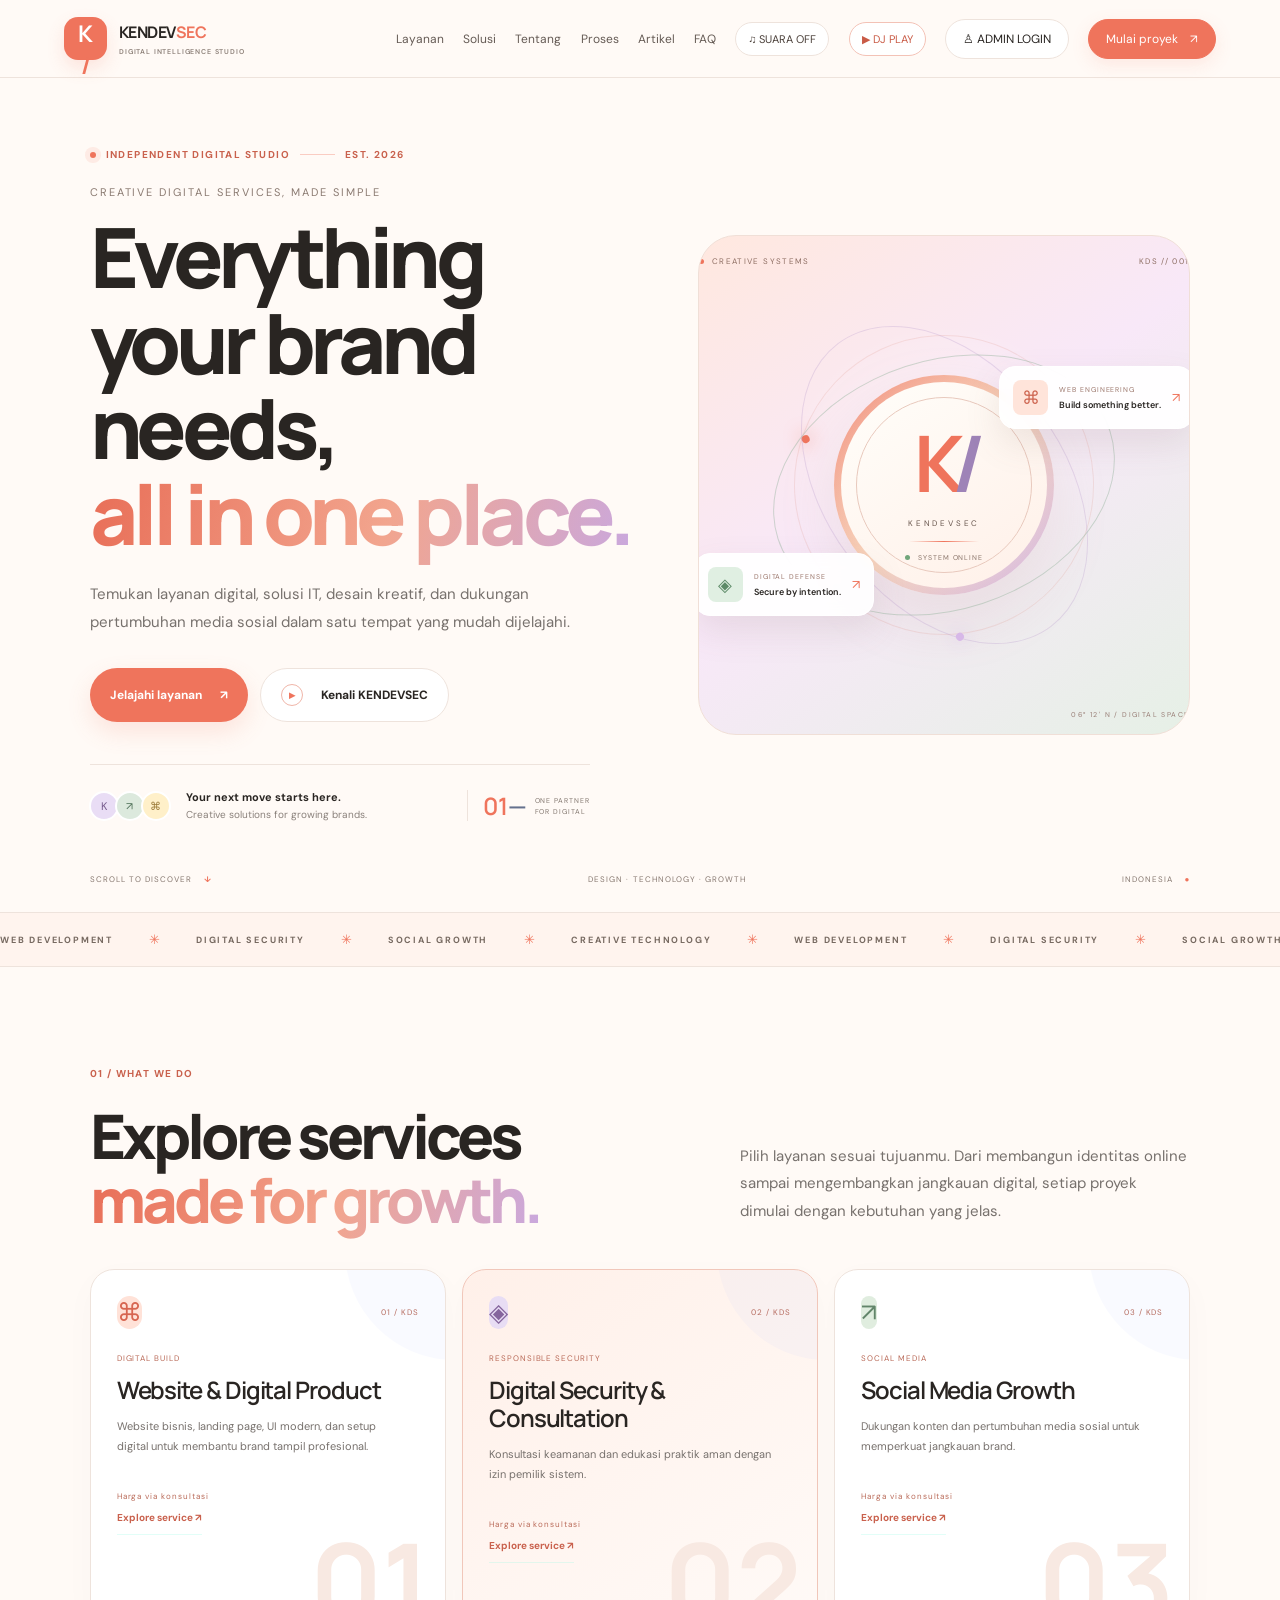
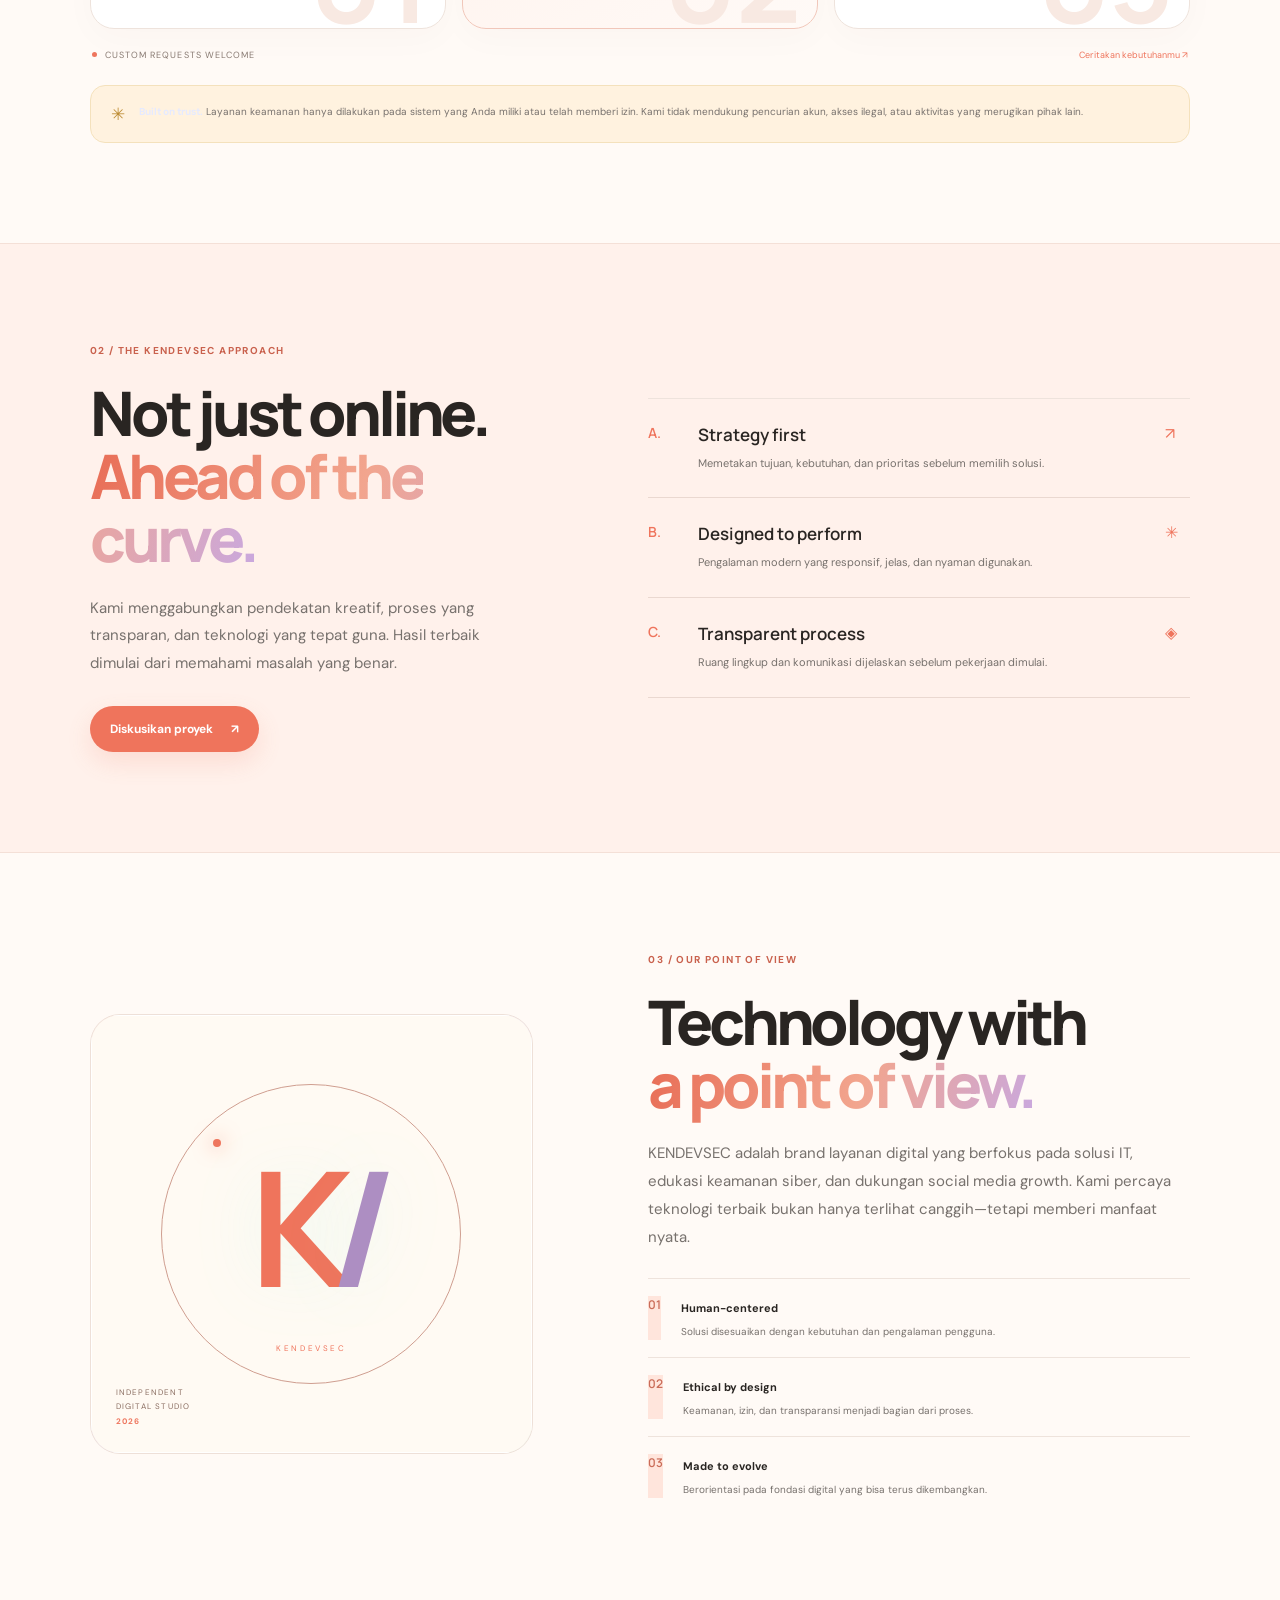
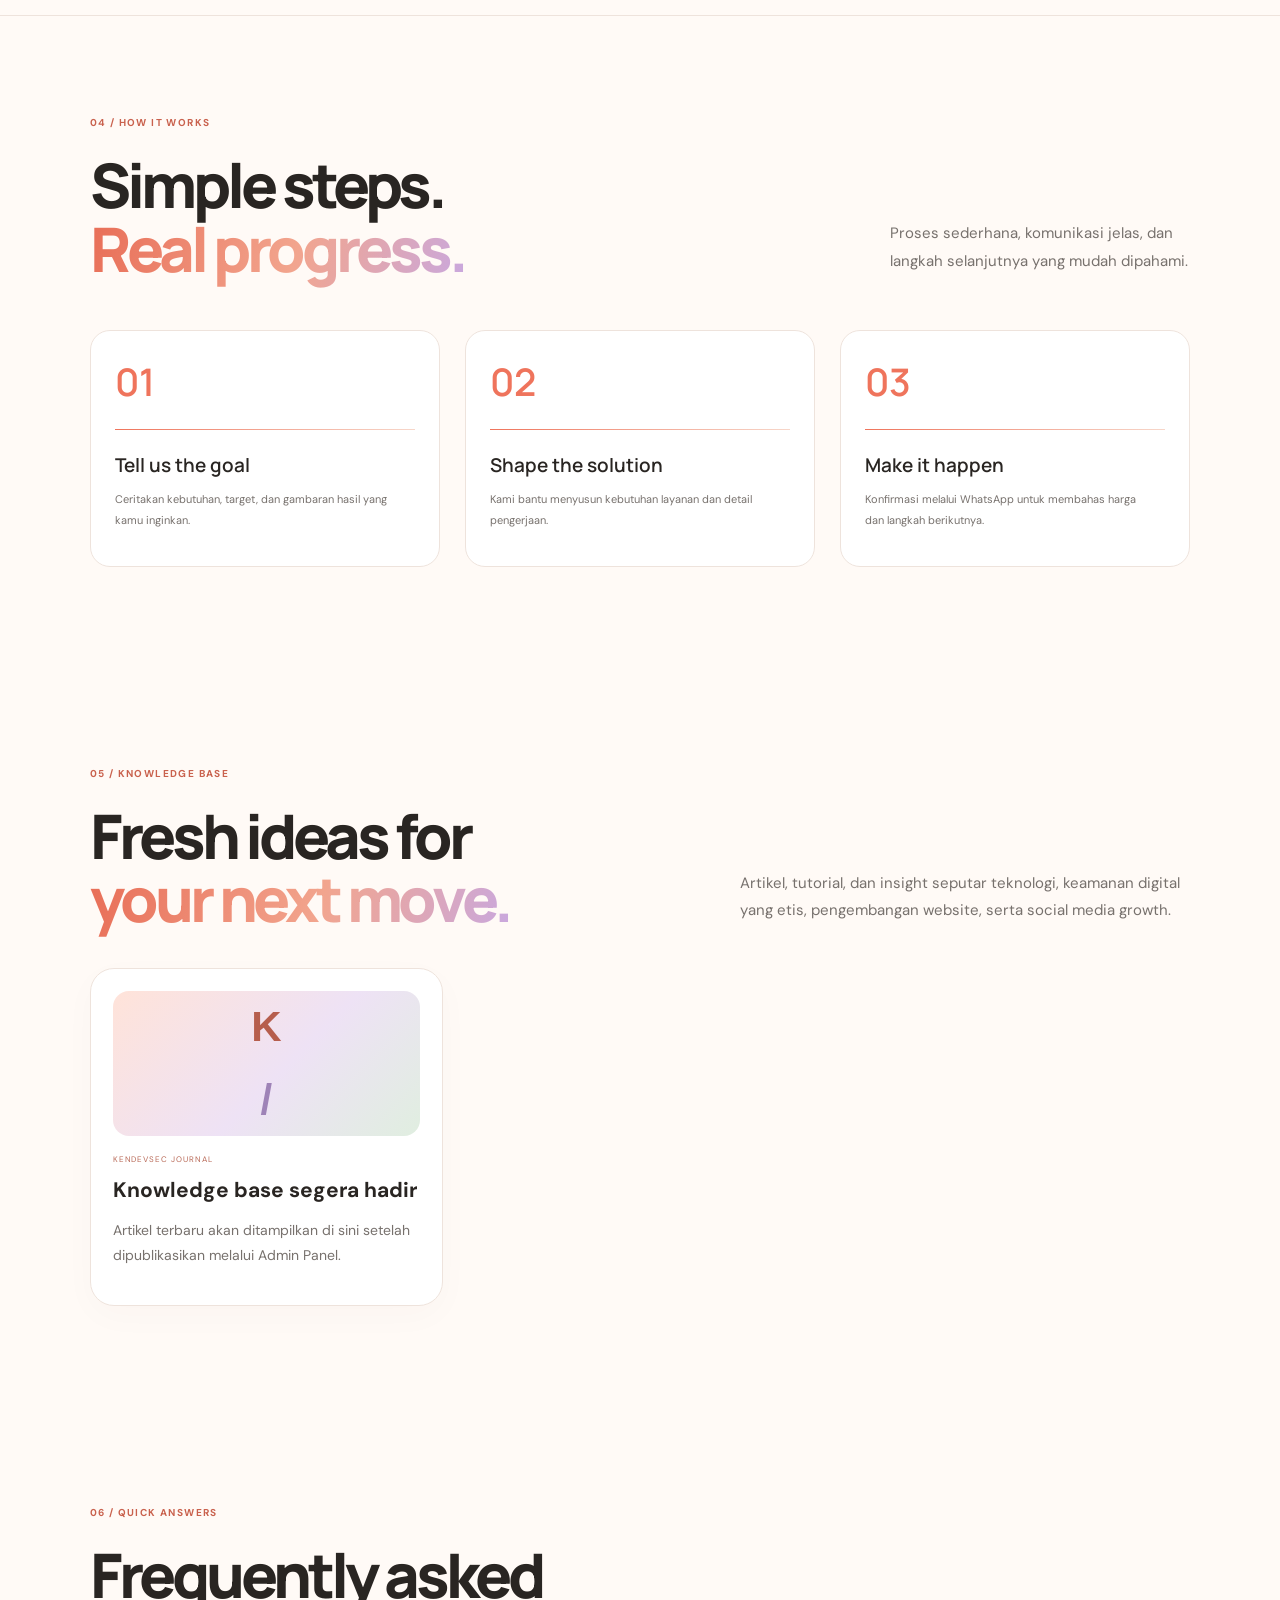
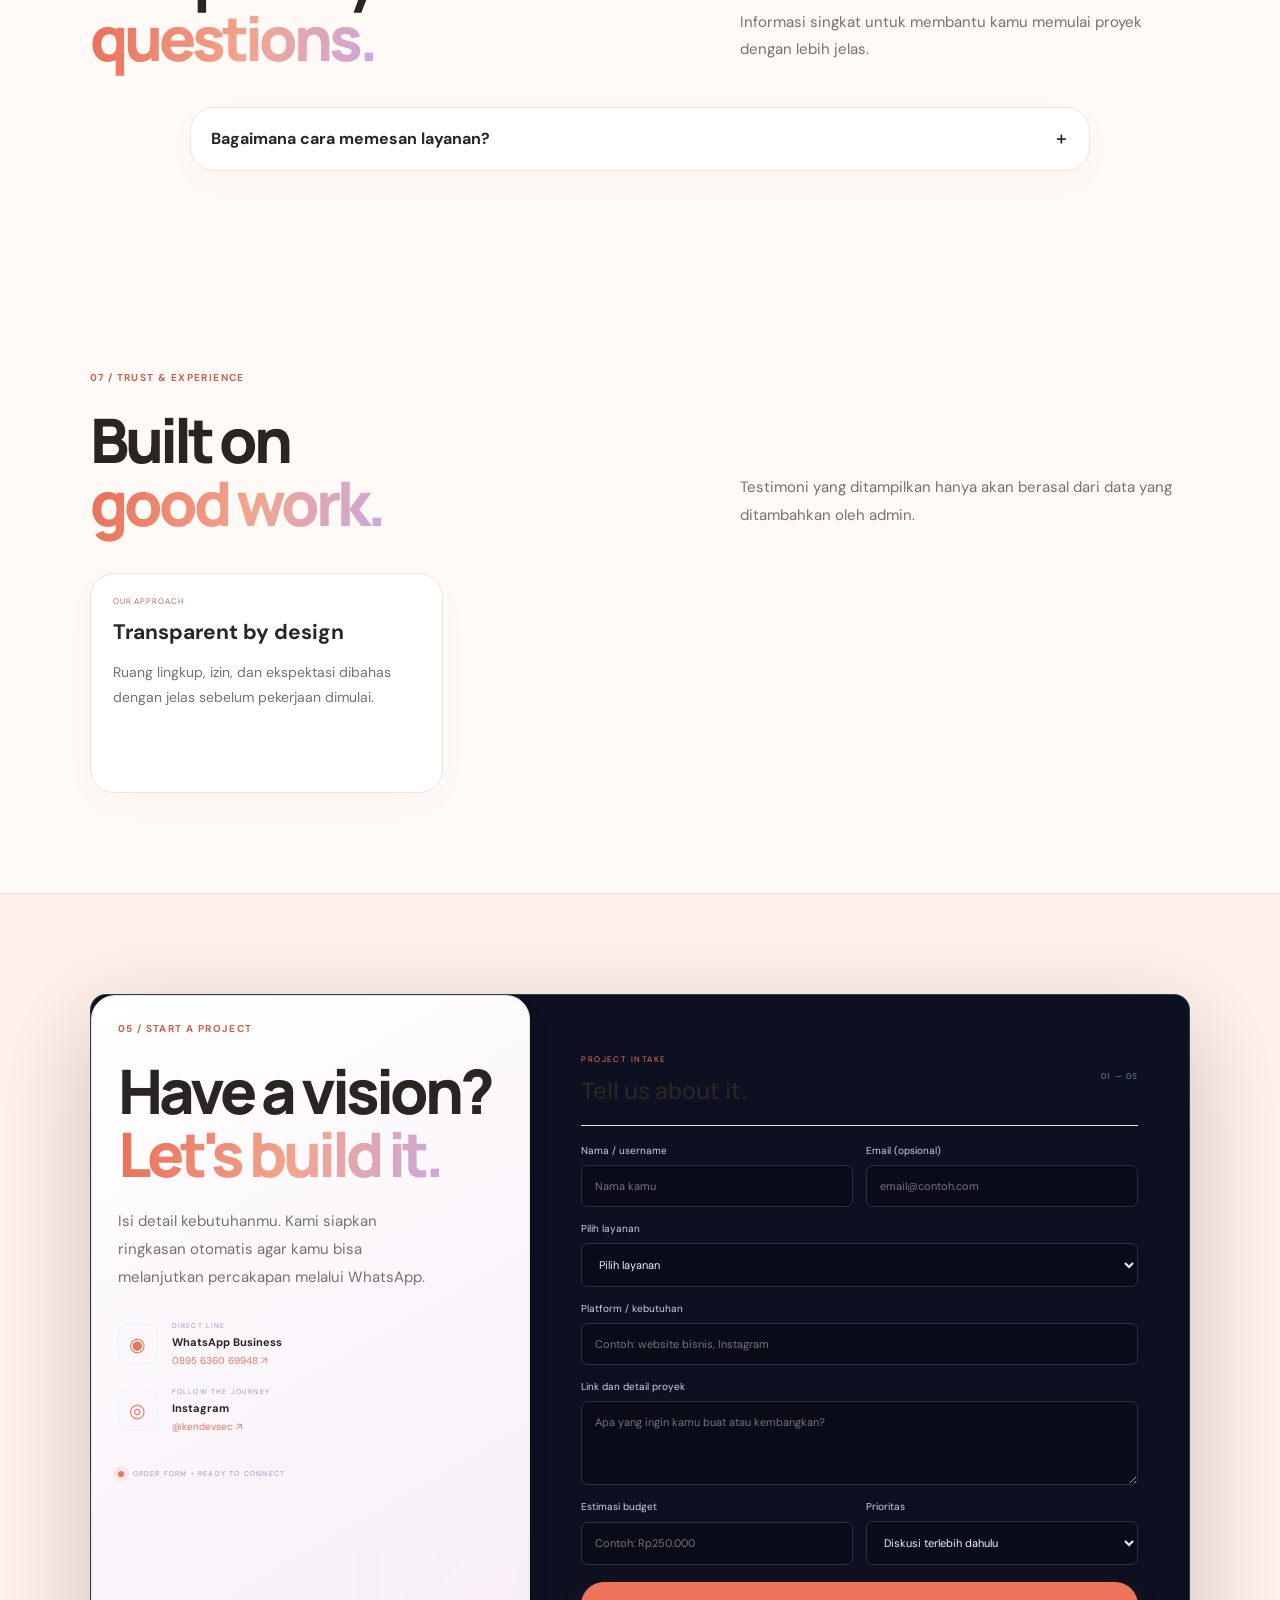
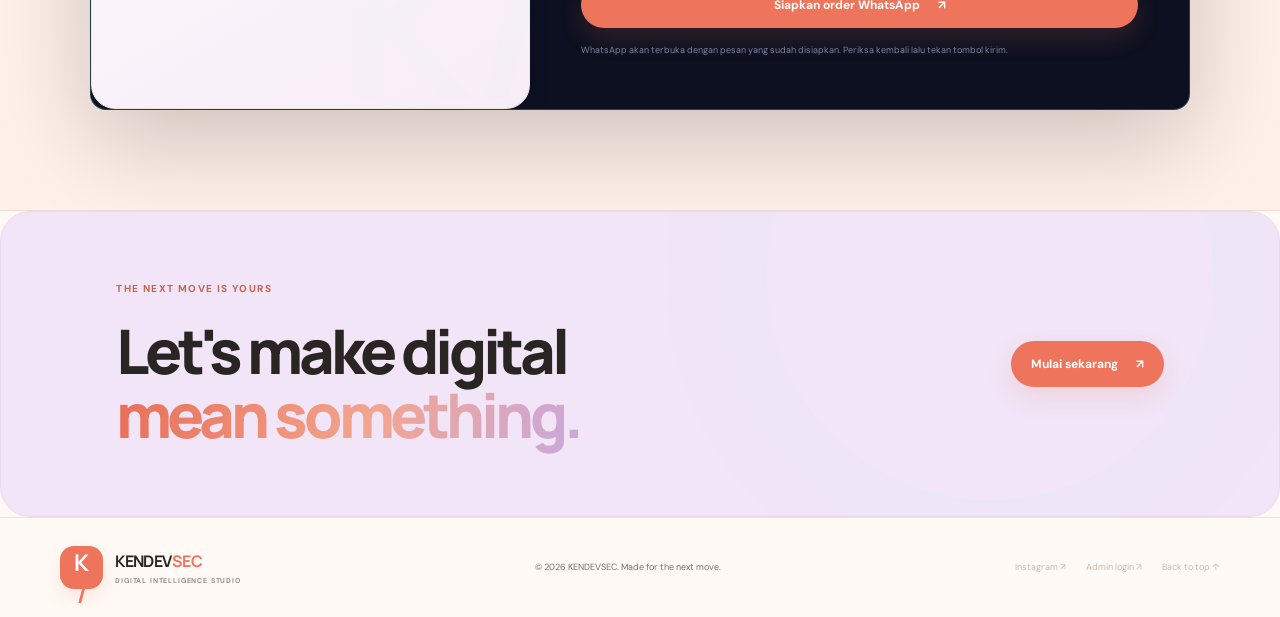
==== commit f862ee96: "Add files via upload" ====
--- a/index.html
+++ b/index.html
@@ -1,25 +1,25 @@
 <!doctype html>
 <html lang="id">
-<head>
-<meta charset="utf-8"><meta name="viewport" content="width=device-width,initial-scale=1"><meta name="theme-color" content="#070812">
+<head><link rel="icon" href="favicon.svg" type="image/svg+xml">
+<meta charset="utf-8"><meta name="viewport" content="width=device-width,initial-scale=1"><meta name="theme-color" content="#fffaf6">
 <meta name="description" content="KENDEVSEC — digital studio untuk layanan IT, solusi keamanan digital, website, dan social media growth.">
-<title>KENDEVSEC — The Digital Frontier</title>
+<title>KENDEVSEC — Creative Digital Marketplace</title>
 <link rel="preconnect" href="https://fonts.googleapis.com"><link rel="preconnect" href="https://fonts.gstatic.com" crossorigin>
-<link href="https://fonts.googleapis.com/css2?family=DM+Sans:wght@400;500;600;700&family=Space+Grotesk:wght@400;500;600;700&display=swap" rel="stylesheet"><link rel="stylesheet" href="styles.css">
+<link href="https://fonts.googleapis.com/css2?family=DM+Sans:wght@400;500;600;700&family=Manrope:wght@400;500;600;700;800&display=swap" rel="stylesheet"><link rel="stylesheet" href="styles.css">
 </head>
 <body>
 <canvas id="starfield" aria-hidden="true"></canvas><div class="aurora aurora-one"></div><div class="aurora aurora-two"></div><div class="grain"></div>
 <header class="topbar"><a class="brand" href="#home" aria-label="KENDEVSEC beranda"><span class="brand-mark">K<span>/</span></span><span class="brand-word">KENDEV<span>SEC</span><small>DIGITAL INTELLIGENCE STUDIO</small></span></a>
 <button class="menu-toggle" id="menuToggle" aria-label="Buka menu" aria-expanded="false">☰</button><nav id="nav"><a href="#services">Layanan</a><a href="#solutions">Solusi</a><a href="#about">Tentang</a><a href="#process">Proses</a><a href="#blog">Artikel</a><a href="#faq">FAQ</a><button class="sound-btn" id="soundToggle" type="button">♫ SUARA OFF</button><button class="sound-btn dj-btn" id="djToggle" type="button">▶ DJ PLAY</button><a class="admin-link" href="admin.html">♙ ADMIN LOGIN</a><a class="nav-cta" href="#order">Mulai proyek <span>↗</span></a></nav></header>
 <main>
-<section class="hero section" id="home"><div class="hero-copy"><div class="eyebrow"><span class="live-dot"></span> INDEPENDENT DIGITAL STUDIO <span class="eyebrow-line"></span> EST. 2026</div><div class="hero-kicker">YOUR NEXT DIGITAL ADVANTAGE</div><h1>Turn ideas into<br><span class="gradient-text">digital impact.</span></h1><p class="hero-lead">Kami membangun pengalaman digital yang berani, membantu brand bertumbuh, dan mendukung teknologi yang lebih aman.</p><div class="hero-actions"><a class="button primary" href="#services">Jelajahi layanan <span>↗</span></a><a class="button ghost" href="#about"><span class="play-circle">▶</span> Kenali KENDEVSEC</a></div><div class="hero-proof"><div class="proof-icon-stack"><i>K</i><i>↗</i><i>⌘</i></div><p><strong>Built for the next move.</strong><span>Digital services, designed around your goals.</span></p><div class="proof-divider"></div><div class="proof-stat"><strong>01<span>—</span></strong><small>ONE PARTNER<br>FOR DIGITAL</small></div></div></div>
+<section class="hero section" id="home"><div class="hero-copy"><div class="eyebrow"><span class="live-dot"></span> INDEPENDENT DIGITAL STUDIO <span class="eyebrow-line"></span> EST. 2026</div><div class="hero-kicker">CREATIVE DIGITAL SERVICES, MADE SIMPLE</div><h1>Everything your brand needs,<br><span class="gradient-text">all in one place.</span></h1><p class="hero-lead">Temukan layanan digital, solusi IT, desain kreatif, dan dukungan pertumbuhan media sosial dalam satu tempat yang mudah dijelajahi.</p><div class="hero-actions"><a class="button primary" href="#services">Jelajahi layanan <span>↗</span></a><a class="button ghost" href="#about"><span class="play-circle">▶</span> Kenali KENDEVSEC</a></div><div class="hero-proof"><div class="proof-icon-stack"><i>K</i><i>↗</i><i>⌘</i></div><p><strong>Your next move starts here.</strong><span>Creative solutions for growing brands.</span></p><div class="proof-divider"></div><div class="proof-stat"><strong>01<span>—</span></strong><small>ONE PARTNER<br>FOR DIGITAL</small></div></div></div>
 <div class="hero-stage"><div class="stage-label label-left"><span class="label-dot"></span> CREATIVE SYSTEMS</div><div class="stage-label label-right">KDS // 001</div><div class="portal-ring ring-a"></div><div class="portal-ring ring-b"></div><div class="portal-ring ring-c"></div><div class="stage-orb"><div class="orb-inner"><div class="orb-logo">K<span>/</span></div><div class="orb-caption">KENDEVSEC</div><div class="orb-line"></div><div class="orb-status"><i></i> SYSTEM ONLINE</div></div></div><div class="floating-panel panel-a"><span class="mini-icon">⌘</span><div><small>WEB ENGINEERING</small><strong>Build something better.</strong></div><span class="panel-arrow">↗</span></div><div class="floating-panel panel-b"><span class="mini-icon green">◈</span><div><small>DIGITAL DEFENSE</small><strong>Secure by intention.</strong></div><span class="panel-arrow">↗</span></div><div class="stage-coordinate">06° 12' N / DIGITAL SPACE</div></div><div class="hero-bottom"><span>SCROLL TO DISCOVER <b>↓</b></span><span>DESIGN · TECHNOLOGY · GROWTH</span><span>INDONESIA <i>●</i></span></div></section>
 <section class="ticker" aria-label="Keahlian"><div class="ticker-track"><span>WEB DEVELOPMENT</span><i>✳</i><span>DIGITAL SECURITY</span><i>✳</i><span>SOCIAL GROWTH</span><i>✳</i><span>CREATIVE TECHNOLOGY</span><i>✳</i><span>WEB DEVELOPMENT</span><i>✳</i><span>DIGITAL SECURITY</span><i>✳</i><span>SOCIAL GROWTH</span><i>✳</i><span>CREATIVE TECHNOLOGY</span><i>✳</i></div></section>
-<section class="section services-section" id="services"><div class="section-heading"><div><div class="eyebrow">01 / WHAT WE DO</div><h2>Tools for your<br><span class="gradient-text">next big move.</span></h2></div><p class="section-intro">Pilih layanan sesuai tujuanmu. Dari membangun identitas online sampai mengembangkan jangkauan digital, setiap proyek dimulai dengan kebutuhan yang jelas.</p></div><div class="service-grid" id="serviceGrid"><article class="service-card"><div class="card-top"><span class="service-icon">⌘</span><span class="card-index">01 / IT</span></div><div class="tag">DIGITAL BUILD</div><h3>Website &<br>Digital Product</h3><p>Website bisnis, landing page, UI modern, dan setup digital untuk membantu brand tampil profesional.</p><button class="text-link" data-order="Website & Digital Product">Explore service <span>↗</span></button><div class="card-watermark">01</div></article><article class="service-card featured"><div class="card-top"><span class="service-icon">◈</span><span class="card-index">02 / SEC</span></div><div class="tag">RESPONSIBLE SECURITY</div><h3>Digital Security<br>& Consultation</h3><p>Konsultasi keamanan, pemeriksaan dasar, dan edukasi praktik aman dengan izin pemilik sistem.</p><button class="text-link" data-order="Digital Security & Consultation">Explore service <span>↗</span></button><div class="card-watermark">02</div></article><article class="service-card"><div class="card-top"><span class="service-icon">↗</span><span class="card-index">03 / GROW</span></div><div class="tag">SOCIAL MEDIA</div><h3>Social Media<br>Growth</h3><p>Dukungan konten dan pertumbuhan media sosial untuk memperkuat jangkauan serta konsistensi brand.</p><button class="text-link" data-order="Social Media Growth">Explore service <span>↗</span></button><div class="card-watermark">03</div></article></div><div class="service-foot"><span><i></i> CUSTOM REQUESTS WELCOME</span><a href="#order">Ceritakan kebutuhanmu ↗</a></div><div class="note-box"><span>✳</span><p><strong>Built on trust.</strong> Layanan keamanan hanya dilakukan pada sistem yang Anda miliki atau telah memberi izin. Kami tidak mendukung pencurian akun, akses ilegal, atau aktivitas yang merugikan pihak lain.</p></div></section>
+<section class="section services-section" id="services"><div class="section-heading"><div><div class="eyebrow">01 / WHAT WE DO</div><h2>Explore services<br><span class="gradient-text">made for growth.</span></h2></div><p class="section-intro">Pilih layanan sesuai tujuanmu. Dari membangun identitas online sampai mengembangkan jangkauan digital, setiap proyek dimulai dengan kebutuhan yang jelas.</p></div><div class="service-grid" id="serviceGrid"><article class="service-card"><div class="card-top"><span class="service-icon">⌘</span><span class="card-index">01 / IT</span></div><div class="tag">DIGITAL BUILD</div><h3>Website &<br>Digital Product</h3><p>Website bisnis, landing page, UI modern, dan setup digital untuk membantu brand tampil profesional.</p><button class="text-link" data-order="Website & Digital Product">Explore service <span>↗</span></button><div class="card-watermark">01</div></article><article class="service-card featured"><div class="card-top"><span class="service-icon">◈</span><span class="card-index">02 / SEC</span></div><div class="tag">RESPONSIBLE SECURITY</div><h3>Digital Security<br>& Consultation</h3><p>Konsultasi keamanan, pemeriksaan dasar, dan edukasi praktik aman dengan izin pemilik sistem.</p><button class="text-link" data-order="Digital Security & Consultation">Explore service <span>↗</span></button><div class="card-watermark">02</div></article><article class="service-card"><div class="card-top"><span class="service-icon">↗</span><span class="card-index">03 / GROW</span></div><div class="tag">SOCIAL MEDIA</div><h3>Social Media<br>Growth</h3><p>Dukungan konten dan pertumbuhan media sosial untuk memperkuat jangkauan serta konsistensi brand.</p><button class="text-link" data-order="Social Media Growth">Explore service <span>↗</span></button><div class="card-watermark">03</div></article></div><div class="service-foot"><span><i></i> CUSTOM REQUESTS WELCOME</span><a href="#order">Ceritakan kebutuhanmu ↗</a></div><div class="note-box"><span>✳</span><p><strong>Built on trust.</strong> Layanan keamanan hanya dilakukan pada sistem yang Anda miliki atau telah memberi izin. Kami tidak mendukung pencurian akun, akses ilegal, atau aktivitas yang merugikan pihak lain.</p></div></section>
 <section class="solutions-section" id="solutions"><div class="section solution-layout"><div class="solution-copy"><div class="eyebrow">02 / THE KENDEVSEC APPROACH</div><h2>Not just online.<br><span class="gradient-text">Ahead of the curve.</span></h2><p>Kami menggabungkan pendekatan kreatif, proses yang transparan, dan teknologi yang tepat guna. Hasil terbaik dimulai dari memahami masalah yang benar.</p><a href="#order" class="button primary">Diskusikan proyek <span>↗</span></a></div><div class="solution-list"><article><span class="solution-number">A.</span><div><h3>Strategy first</h3><p>Memetakan tujuan, kebutuhan, dan prioritas sebelum memilih solusi.</p></div><span class="solution-symbol">↗</span></article><article><span class="solution-number">B.</span><div><h3>Designed to perform</h3><p>Pengalaman modern yang responsif, jelas, dan nyaman digunakan.</p></div><span class="solution-symbol">✳</span></article><article><span class="solution-number">C.</span><div><h3>Transparent process</h3><p>Ruang lingkup dan komunikasi dijelaskan sebelum pekerjaan dimulai.</p></div><span class="solution-symbol">◈</span></article></div></div></section>
 <section class="section about-section" id="about"><div class="about-visual"><div class="about-grid"></div><div class="about-emblem"><span>K<span>/</span></span><small>KENDEVSEC</small></div><div class="about-stamp">INDEPENDENT<br>DIGITAL STUDIO<br><b>2026</b></div><div class="about-orbit"></div></div><div class="about-copy"><div class="eyebrow">03 / OUR POINT OF VIEW</div><h2>Technology with<br><span class="gradient-text">a point of view.</span></h2><p>KENDEVSEC adalah brand layanan digital yang berfokus pada solusi IT, edukasi keamanan siber, dan dukungan social media growth. Kami percaya teknologi terbaik bukan hanya terlihat canggih—tetapi memberi manfaat nyata.</p><div class="values"><div><span>01</span><div><strong>Human-centered</strong><p>Solusi disesuaikan dengan kebutuhan dan pengalaman pengguna.</p></div></div><div><span>02</span><div><strong>Ethical by design</strong><p>Keamanan, izin, dan transparansi menjadi bagian dari proses.</p></div></div><div><span>03</span><div><strong>Made to evolve</strong><p>Berorientasi pada fondasi digital yang bisa terus dikembangkan.</p></div></div></div></div></section>
-<section class="section process-section" id="process"><div class="process-head"><div><div class="eyebrow">04 / HOW IT WORKS</div><h2>From brief to<br><span class="gradient-text">breakthrough.</span></h2></div><p>Proses sederhana, komunikasi jelas, dan langkah selanjutnya yang mudah dipahami.</p></div><div class="process-grid"><article><div class="process-number">01</div><div class="process-line"></div><h3>Tell us the goal</h3><p>Ceritakan kebutuhan, target, dan gambaran hasil yang kamu inginkan.</p></article><article><div class="process-number">02</div><div class="process-line"></div><h3>Shape the solution</h3><p>Kami bantu menyusun kebutuhan layanan dan detail pengerjaan.</p></article><article><div class="process-number">03</div><div class="process-line"></div><h3>Make it happen</h3><p>Konfirmasi melalui WhatsApp untuk membahas harga dan langkah berikutnya.</p></article></div></section>
-<section class="section blog-section" id="blog"><div class="section-heading"><div><div class="eyebrow">05 / KNOWLEDGE BASE</div><h2>Ideas worth<br><span class="gradient-text">sharing.</span></h2></div><p class="section-intro">Artikel, tutorial, dan insight seputar teknologi, keamanan digital yang etis, pengembangan website, serta social media growth.</p></div><div class="content-grid" id="articleGrid"><article class="content-card"><div class="content-cover">K<span>/</span></div><div class="tag">KENDEVSEC JOURNAL</div><h3>Knowledge base segera hadir</h3><p>Artikel terbaru akan ditampilkan di sini setelah dipublikasikan melalui Admin Panel.</p></article></div><p class="section-intro content-empty hidden" id="articleEmpty">Belum ada artikel yang dipublikasikan.</p></section>
+<section class="section process-section" id="process"><div class="process-head"><div><div class="eyebrow">04 / HOW IT WORKS</div><h2>Simple steps.<br><span class="gradient-text">Real progress.</span></h2></div><p>Proses sederhana, komunikasi jelas, dan langkah selanjutnya yang mudah dipahami.</p></div><div class="process-grid"><article><div class="process-number">01</div><div class="process-line"></div><h3>Tell us the goal</h3><p>Ceritakan kebutuhan, target, dan gambaran hasil yang kamu inginkan.</p></article><article><div class="process-number">02</div><div class="process-line"></div><h3>Shape the solution</h3><p>Kami bantu menyusun kebutuhan layanan dan detail pengerjaan.</p></article><article><div class="process-number">03</div><div class="process-line"></div><h3>Make it happen</h3><p>Konfirmasi melalui WhatsApp untuk membahas harga dan langkah berikutnya.</p></article></div></section>
+<section class="section blog-section" id="blog"><div class="section-heading"><div><div class="eyebrow">05 / KNOWLEDGE BASE</div><h2>Fresh ideas for<br><span class="gradient-text">your next move.</span></h2></div><p class="section-intro">Artikel, tutorial, dan insight seputar teknologi, keamanan digital yang etis, pengembangan website, serta social media growth.</p></div><div class="content-grid" id="articleGrid"><article class="content-card"><div class="content-cover">K<span>/</span></div><div class="tag">KENDEVSEC JOURNAL</div><h3>Knowledge base segera hadir</h3><p>Artikel terbaru akan ditampilkan di sini setelah dipublikasikan melalui Admin Panel.</p></article></div><p class="section-intro content-empty hidden" id="articleEmpty">Belum ada artikel yang dipublikasikan.</p></section>
 <section class="section faq-section" id="faq"><div class="section-heading"><div><div class="eyebrow">06 / QUICK ANSWERS</div><h2>Frequently asked<br><span class="gradient-text">questions.</span></h2></div><p class="section-intro">Informasi singkat untuk membantu kamu memulai proyek dengan lebih jelas.</p></div><div class="faq-list" id="faqList"><details><summary>Bagaimana cara memesan layanan?<span>＋</span></summary><p>Pilih layanan, isi formulir order, lalu lanjutkan melalui WhatsApp.</p></details></div></section>
 <section class="section testimonial-section" id="testimonials"><div class="section-heading"><div><div class="eyebrow">07 / TRUST & EXPERIENCE</div><h2>Built on<br><span class="gradient-text">good work.</span></h2></div><p class="section-intro">Testimoni yang ditampilkan hanya akan berasal dari data yang ditambahkan oleh admin.</p></div><div class="content-grid" id="testimonialGrid"><article class="content-card"><div class="tag">OUR APPROACH</div><h3>Transparent by design</h3><p>Ruang lingkup, izin, dan ekspektasi dibahas dengan jelas sebelum pekerjaan dimulai.</p></article></div></section>
 <section class="section order-section" id="order"><div class="order-shell"><div class="order-aside"><div class="eyebrow">05 / START A PROJECT</div><h2>Have a vision?<br><span class="gradient-text">Let's build it.</span></h2><p>Isi detail kebutuhanmu. Kami siapkan ringkasan otomatis agar kamu bisa melanjutkan percakapan melalui WhatsApp.</p><div class="contact-card"><span class="contact-icon">◉</span><div><small>DIRECT LINE</small><strong>WhatsApp Business</strong><a href="https://wa.me/62895636069948" target="_blank" rel="noopener">0895 6360 69948 ↗</a></div></div><div class="contact-card"><span class="contact-icon">◎</span><div><small>FOLLOW THE JOURNEY</small><strong>Instagram</strong><a href="https://instagram.com/kendevsec" target="_blank" rel="noopener">@kendevsec ↗</a></div></div><div class="response-note"><span class="live-dot"></span> ORDER FORM • READY TO CONNECT</div></div><form id="orderForm" class="order-form"><div class="form-title"><div><small>PROJECT INTAKE</small><h3>Tell us about it.</h3></div><span>01 — 05</span></div><div class="form-row"><label>Nama / username<input name="name" required maxlength="80" placeholder="Nama kamu"></label><label>Email (opsional)<input type="email" name="email" maxlength="120" placeholder="email@contoh.com"></label></div><label>Pilih layanan<select name="service" id="orderService" required><option value="">Pilih layanan</option><option>Website & Digital Product</option><option>Digital Security & Consultation</option><option>Social Media Growth</option></select></label><label>Platform / kebutuhan<input name="platform" required maxlength="120" placeholder="Contoh: website bisnis, Instagram"></label><label>Link dan detail proyek<textarea name="details" required rows="4" maxlength="700" placeholder="Apa yang ingin kamu buat atau kembangkan?"></textarea></label><div class="form-row"><label>Estimasi budget<input name="budget" maxlength="60" placeholder="Contoh: Rp250.000"></label><label>Prioritas<select name="priority"><option>Diskusi terlebih dahulu</option><option>Secepatnya</option><option>Dalam 1 minggu</option><option>Dalam 1 bulan</option></select></label></div><button class="button primary submit-button" type="submit">Siapkan order WhatsApp <span>↗</span></button><small class="form-disclaimer">WhatsApp akan terbuka dengan pesan yang sudah disiapkan. Periksa kembali lalu tekan tombol kirim.</small></form></div></section>
--- a/styles.css
+++ b/styles.css
@@ -2,3 +2,11 @@
 
 /* CMS sections */
 .content-grid{display:grid;grid-template-columns:repeat(3,minmax(0,1fr));gap:18px;margin-top:28px}.content-card{position:relative;overflow:hidden;background:linear-gradient(145deg,rgba(17,25,43,.94),rgba(8,13,25,.95));border:1px solid var(--line);border-radius:16px;padding:22px;min-height:230px;transition:transform .25s,border-color .25s}.content-card:hover{transform:translateY(-5px);border-color:rgba(157,112,255,.65)}.content-card h3{font-size:21px;margin:12px 0}.content-card p{color:var(--muted);font-size:14px;line-height:1.7}.content-cover{height:130px;border-radius:10px;margin-bottom:18px;display:grid;place-items:center;font:700 50px 'Space Grotesk',sans-serif;color:#e8dcff;background:radial-gradient(circle at 50% 20%,rgba(139,92,246,.6),transparent 50%),linear-gradient(135deg,#111a30,#090d18);border:1px solid rgba(160,120,255,.22)}.content-cover span{color:#64e8ff}.content-link{display:inline-flex;margin-top:10px;color:#c9b4ff;font-weight:700;text-decoration:none}.faq-list{max-width:900px;margin:28px auto 0;display:grid;gap:10px}.faq-list details{background:rgba(13,20,34,.9);border:1px solid var(--line);border-radius:12px;padding:18px 20px}.faq-list summary{cursor:pointer;font-weight:700;display:flex;justify-content:space-between;gap:15px;list-style:none}.faq-list summary::-webkit-details-marker{display:none}.faq-list details p{color:var(--muted);line-height:1.7;margin:14px 0 0}.hidden{display:none!important}.content-empty{margin-top:20px}@media(max-width:800px){.content-grid{grid-template-columns:1fr 1fr}}@media(max-width:560px){.content-grid{grid-template-columns:1fr}.content-card{padding:18px}}
+
+/* KENDEVSEC CREATIVE MARKETPLACE — fresh visual identity */
+:root{--bg:#fffaf6;--panel:#ffffff;--panel2:#fff1eb;--text:#292522;--muted:#77716d;--line:#eee3dc;--cyan:#ee755d;--blue:#f2a38c;--violet:#d7b8e8;--font:'DM Sans',sans-serif;--display:'Manrope','DM Sans',sans-serif;--coral:#ef745c;--peach:#ffd7c8;--lavender:#e9ddf5;--sage:#dce9dd;--butter:#fff0c9;--ink:#292522}
+html{scroll-padding-top:88px}body{background:var(--bg);color:var(--text);font-family:var(--font)}body:before{background-image:radial-gradient(#e8dcd4 0.65px,transparent .65px);background-size:18px 18px;opacity:.24;mask-image:none;z-index:-4}#starfield,.aurora,.grain{display:none!important}a{color:inherit}.topbar{height:78px;padding:0 max(5vw,20px);background:rgba(255,250,246,.93);border-bottom:1px solid var(--line);backdrop-filter:blur(18px)}.brand{font-size:16px;letter-spacing:-.035em}.brand-mark{background:var(--coral);color:white;border:0;border-radius:14px;box-shadow:0 8px 18px #ef745c2a;transform:none}.brand-mark span,.brand-word>span{color:var(--coral)}.brand-word small{color:#8d8179;letter-spacing:.12em}.topbar nav{color:#655b55;font-size:12px;gap:clamp(10px,1.5vw,22px)}.topbar nav>a:not(.nav-cta):not(.admin-link):hover,.footer-links a:hover{color:var(--coral)}.nav-cta,.admin-link{background:var(--coral);color:white;border:1px solid var(--coral);border-radius:999px;padding:11px 17px;box-shadow:0 6px 18px #ef745c22}.admin-link{background:white;color:var(--ink);border-color:var(--line);box-shadow:none}.sound-btn,.menu-toggle{background:white;color:#4b403a;border:1px solid var(--line);border-radius:999px;font-size:11px;padding:9px 12px}.dj-btn{color:#c95b46;border-color:#f3c2b6}.section{padding:100px max(7vw,24px);max-width:1500px}.hero{min-height:720px;padding-top:70px;padding-bottom:90px;grid-template-columns:1.05fr .95fr;gap:5vw}.eyebrow{color:#c9614d;font-size:10px;letter-spacing:.14em}.live-dot{background:var(--coral);box-shadow:0 0 0 5px #ef745c1c;animation:none}.eyebrow-line{background:#ef745c55}.hero-kicker{color:#8a7a71;letter-spacing:.18em;font-size:11px}.hero h1,h2{font-family:var(--display);letter-spacing:-.065em;font-weight:800;line-height:1.03}.hero h1{font-size:clamp(48px,6.5vw,88px);margin-bottom:24px}.gradient-text{background:linear-gradient(105deg,#e86d56,#f2a58e 55%,#c9a8df);-webkit-background-clip:text;background-clip:text;color:transparent}.hero-lead,.section-intro,.solution-copy>p,.about-copy>p,.process-head>p,.order-aside>p{color:var(--muted);font-size:15px;line-height:1.85}.button{border-radius:999px;padding:15px 20px;font-size:12px;gap:18px}.primary{background:var(--coral);color:white;box-shadow:0 10px 25px #ef745c2a}.primary:hover{box-shadow:0 13px 30px #ef745c3d}.ghost{background:white;color:var(--ink);border:1px solid var(--line)}.play-circle{border-color:#f0b6a9;color:var(--coral)}.hero-proof{border-color:var(--line)}.proof-icon-stack i{background:var(--lavender);border:2px solid white;color:#765b8d}.proof-icon-stack i:nth-child(2){background:var(--sage);color:#51725a}.proof-icon-stack i:nth-child(3){background:var(--butter);color:#9a7937}.hero-proof p strong{font-size:11px}.hero-proof p span{font-size:10px;color:#8a817b}.proof-divider{background:var(--line)}.proof-stat strong{color:var(--coral)}.proof-stat small{color:#82776f}.hero-stage{height:500px;border-radius:38px;background:linear-gradient(145deg,#ffe8df 0%,#f8e8f8 47%,#e6f0e6 100%);overflow:hidden;border:1px solid #f0dfd7}.hero-stage:before{width:68%;height:68%;background:radial-gradient(circle,#ffffffa8,transparent 68%);filter:none}.stage-label{color:#8d6d62}.label-dot{background:var(--coral)}.portal-ring{border-color:#d98b7930}.ring-a{width:300px;height:300px}.ring-b{width:355px;height:240px;border-color:#b99bcb50}.ring-c{width:250px;height:350px;border-color:#91b19b70}.stage-orb{width:220px;height:220px;padding:7px;background:linear-gradient(135deg,#ef745c,#f4c6a8,#c9a8df);box-shadow:0 24px 55px #a8797933;animation:orbFloat 6s ease-in-out infinite}.orb-inner{background:linear-gradient(145deg,#fffefa,#fff0e8);color:var(--ink)}.orb-inner:before{border-color:#e8c9bd}.orb-logo{color:var(--coral);text-shadow:none}.orb-logo span{color:#9e83b7}.orb-caption{color:#69574e}.orb-line{background:linear-gradient(90deg,transparent,var(--coral),transparent)}.orb-status{color:#8a756a}.orb-status i{background:#71a67b}.floating-panel{background:#ffffffed;border:1px solid #fff;box-shadow:0 15px 35px #795c5520;border-radius:16px;color:var(--ink);backdrop-filter:blur(10px)}.mini-icon{background:#ffe4da;color:#ce6550}.mini-icon.green{background:#e0efe2;color:#5c8a67}.floating-panel small{color:#9b766b}.panel-arrow{color:var(--coral)}.stage-coordinate{color:#987d75}.hero-bottom{color:#877971;letter-spacing:.13em}.hero-bottom b,.hero-bottom i{color:var(--coral)}.ticker{border-block:1px solid var(--line);background:#fff4ee;padding:18px 0}.ticker span{color:#766960;font-weight:700}.ticker i{color:var(--coral)}.section-heading{margin-bottom:38px}.section-heading h2,.solution-copy h2,.about-copy h2,.process-head h2,.order-aside h2,.final-cta h2{font-size:clamp(38px,4.8vw,66px)}.section-intro{max-width:450px}.service-card,.content-card,.faq-list details{background:white;border:1px solid var(--line);border-radius:24px;box-shadow:0 10px 35px #4b2d1a06}.service-card{padding:26px;transition:transform .25s,box-shadow .25s,border-color .25s}.service-card:hover,.content-card:hover{transform:translateY(-5px);box-shadow:0 18px 40px #4b2d1a0c;border-color:#f0c2b5}.service-card.featured{background:linear-gradient(145deg,#fff0e9,#fffaf7);border-color:#f1c7ba}.card-top{margin-bottom:24px}.service-icon{background:#ffe2d8;color:#d76550;border-radius:13px}.service-card:nth-child(2) .service-icon{background:#e8ddf4;color:#85659d}.service-card:nth-child(3) .service-icon{background:#e0eddf;color:#62856a}.card-index,.tag{color:#b96a58;letter-spacing:.12em}.service-card h3{font-size:24px;letter-spacing:-.045em}.service-card p,.content-card p{color:var(--muted);line-height:1.8}.text-link{color:#c9614d}.card-watermark{color:#f8e9e2}.service-foot{border-color:var(--line);color:#897b73}.service-foot a{color:var(--coral)}.note-box{background:#fff2df;border:1px solid #f4e1bc;border-radius:15px;color:#75664d}.note-box>span{color:#bd8c34}.solutions-section{background:#fff1eb;border-block:1px solid #f4e0d7}.solution-list article{border-bottom:1px solid #ead8d0}.solution-number,.solution-symbol{color:var(--coral)}.solution-list article p{color:var(--muted)}.about-visual{background:linear-gradient(135deg,#f6dfd7,#e8def1,#e3efe2);border-radius:30px;min-height:400px;border:1px solid #eee0d8}.about-grid{opacity:.35;background-image:linear-gradient(#bd94881a 1px,transparent 1px),linear-gradient(90deg,#bd94881a 1px,transparent 1px)}.about-emblem{background:#fffaf3;border:1px solid white;color:var(--coral);box-shadow:0 20px 60px #8c6b6020}.about-emblem>span{color:var(--coral)}.about-emblem>span span{color:#ad8ec2}.about-stamp{border-color:#bc9788;color:#8b6e62}.about-orbit{border-color:#cf9e90}.values>div{border-color:var(--line)}.values>div>span{background:#ffe5dc;color:#ca6c58}.values p{color:var(--muted)}.process-grid article{background:white;border:1px solid var(--line);border-radius:20px;padding:24px}.process-number{color:var(--coral)}.process-line{background:linear-gradient(90deg,var(--coral),#f7d7ca)}.process-grid p{color:var(--muted)}.content-grid{grid-template-columns:repeat(3,minmax(0,1fr));gap:20px}.content-card{padding:22px;min-height:220px}.content-cover{height:145px;border-radius:16px;background:linear-gradient(135deg,#ffe3d9,#eee2f5 55%,#e0eee0);color:#b65e4d;border:0;font-size:42px}.content-cover span{color:#9e83b7}.faq-list details{padding:20px}.faq-list summary{color:var(--ink)}.faq-list details p{color:var(--muted)}.order-section{background:#fff0e9;border-block:1px solid #f0ddd4}.order-form-wrap,.order-aside{background:white;border:1px solid var(--line);border-radius:24px;box-shadow:0 14px 35px #4b2d1a08}.order-form-wrap{padding:28px}.order-form-wrap label{color:#71655e}.order-form-wrap input,.order-form-wrap textarea,.order-form-wrap select{background:#fffaf7;color:var(--ink);border:1px solid #e9dcd4;border-radius:12px}.order-form-wrap input:focus,.order-form-wrap textarea:focus,.order-form-wrap select:focus{outline:2px solid #f1b2a4;border-color:var(--coral)}.order-aside{background:linear-gradient(150deg,#fff,#f7edf7);padding:26px}.order-aside li,.order-aside p{color:var(--muted)}.final-cta{background:#f1e5f7;color:var(--ink);border:1px solid #e8d9ef;border-radius:30px}.final-cta p{color:#76677e}.final-cta .button{background:var(--coral);color:white}.footer{background:#292522;color:#fffaf6;border-top:0}.footer p,.footer-links a,.footer-bottom{color:#c4b8b0}.footer .brand-word small{color:#b6a9a1}.footer .brand-mark{background:var(--coral);color:white}.footer .brand-word>span{color:#ffb09d}.footer-links a:hover{color:#ffb09d}.toast,.notification{background:#292522;color:white;border:1px solid #574841;border-radius:12px}
+@media(max-width:1000px){.topbar nav{gap:10px}.topbar nav>a,.topbar nav button{font-size:10px}.hero{gap:3vw}.hero-stage{height:430px}.stage-orb{width:190px;height:190px}.portal-ring.ring-a{width:270px;height:270px}.ring-b{width:310px;height:220px}.floating-panel{padding:10px}.floating-panel strong{font-size:8px}}
+@media(max-width:800px){.topbar{height:72px}.topbar nav{background:#fffaf6;border:1px solid var(--line);box-shadow:0 20px 40px #47302714}.topbar nav a,.topbar nav button{font-size:13px}.hero{grid-template-columns:1fr;min-height:auto;padding-top:65px;padding-bottom:70px}.hero-copy{max-width:680px}.hero-stage{height:420px;margin-top:12px}.hero-bottom{left:24px;right:24px;bottom:20px}.section{padding-top:75px;padding-bottom:75px}.section-heading{align-items:flex-start;flex-direction:column;gap:12px}.content-grid{grid-template-columns:1fr 1fr}.about-section{gap:35px}}
+@media(max-width:560px){.hero h1{font-size:clamp(44px,12vw,64px)}.hero-stage{height:350px;border-radius:24px}.stage-orb{width:160px;height:160px}.orb-logo{font-size:58px}.portal-ring.ring-a{width:220px;height:220px}.ring-b{width:245px;height:180px}.ring-c{width:190px;height:280px}.floating-panel{max-width:190px}.panel-a{right:8px;top:45px}.panel-b{left:8px;bottom:54px}.floating-panel strong{font-size:8px}.stage-label{top:12px;font-size:7px}.stage-coordinate{font-size:6px;bottom:10px}.hero-bottom{font-size:7px;letter-spacing:.06em}.hero-bottom span:nth-child(2){display:none}.hero-actions{gap:9px}.button{padding:14px 16px}.hero-proof{gap:10px}.proof-stat strong{font-size:20px}.content-grid{grid-template-columns:1fr}.service-card{padding:22px}.section{padding-left:21px;padding-right:21px}.order-form-wrap{padding:19px}.order-aside{padding:20px}.about-visual{min-height:320px}.final-cta{padding:28px 20px}}
+@media(prefers-reduced-motion:reduce){*,*:before,*:after{animation-duration:.01ms!important;animation-iteration-count:1!important;scroll-behavior:auto!important;transition-duration:.01ms!important}}
